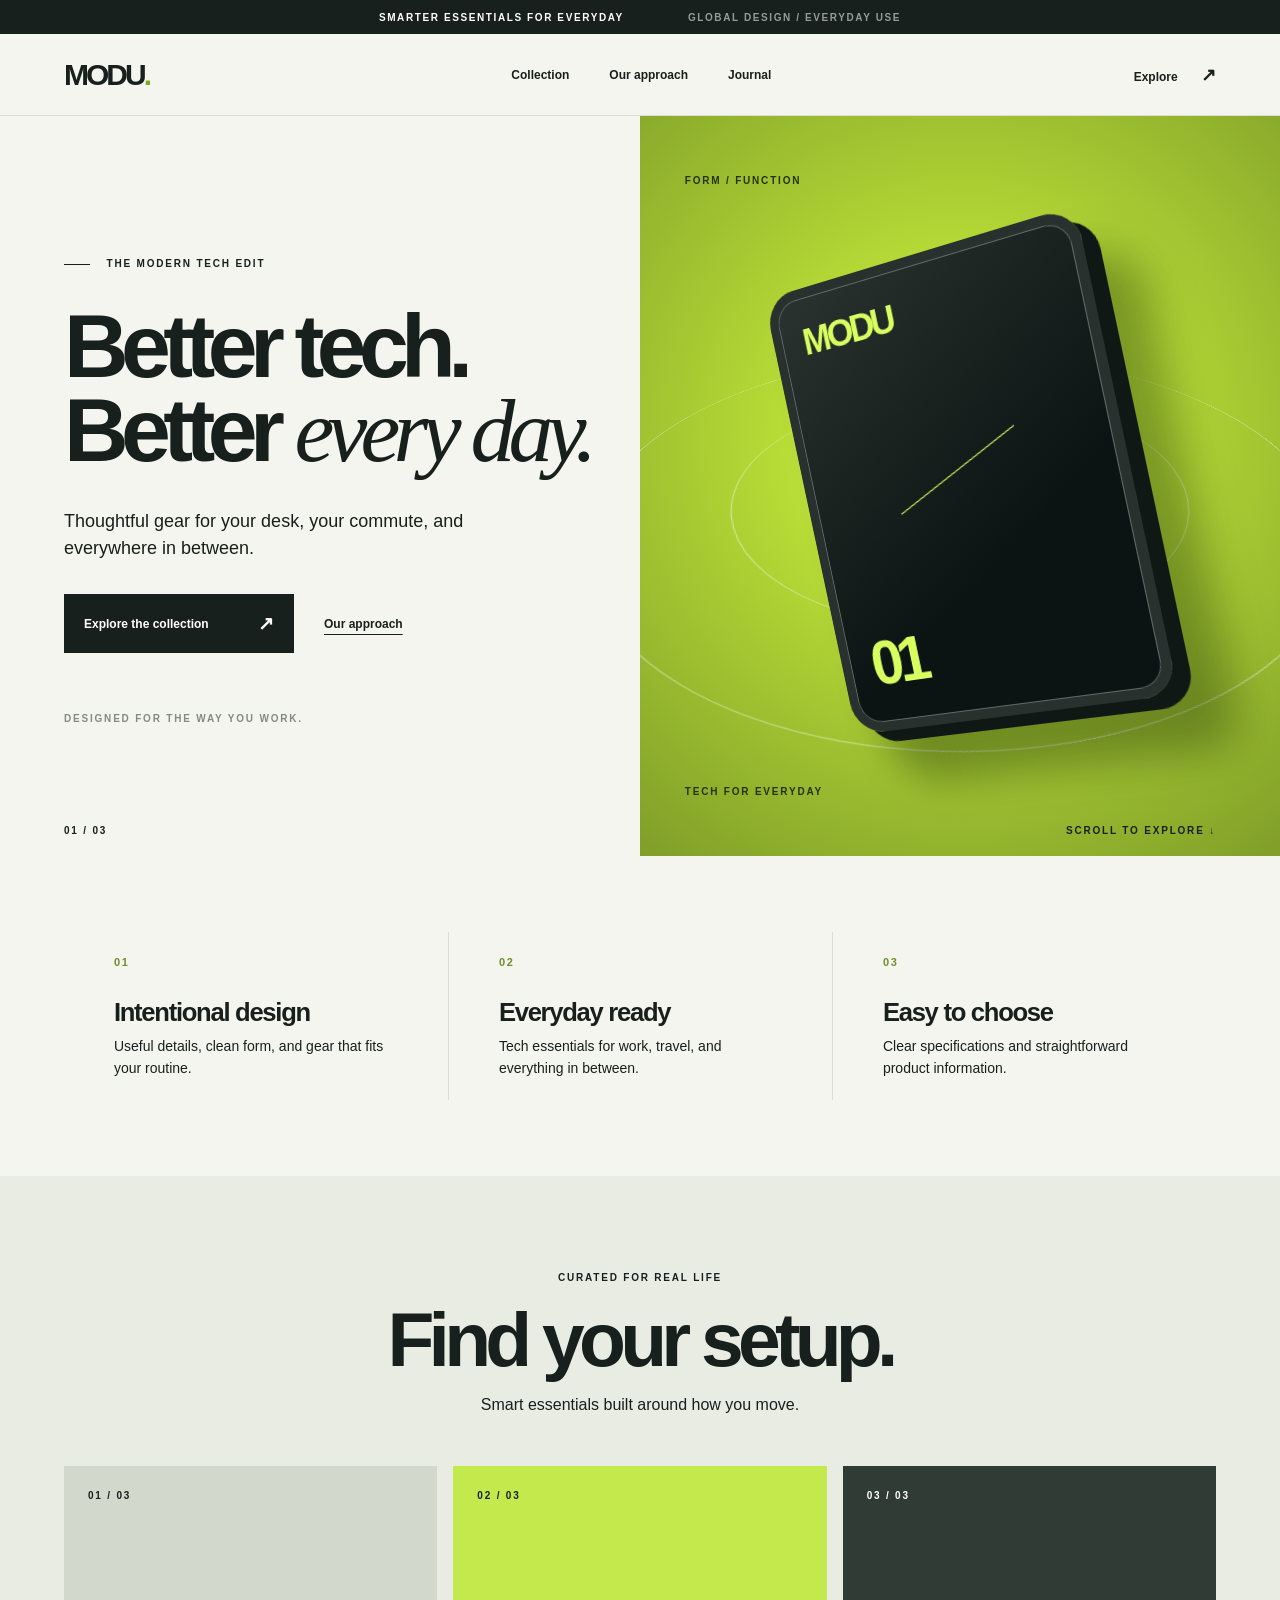
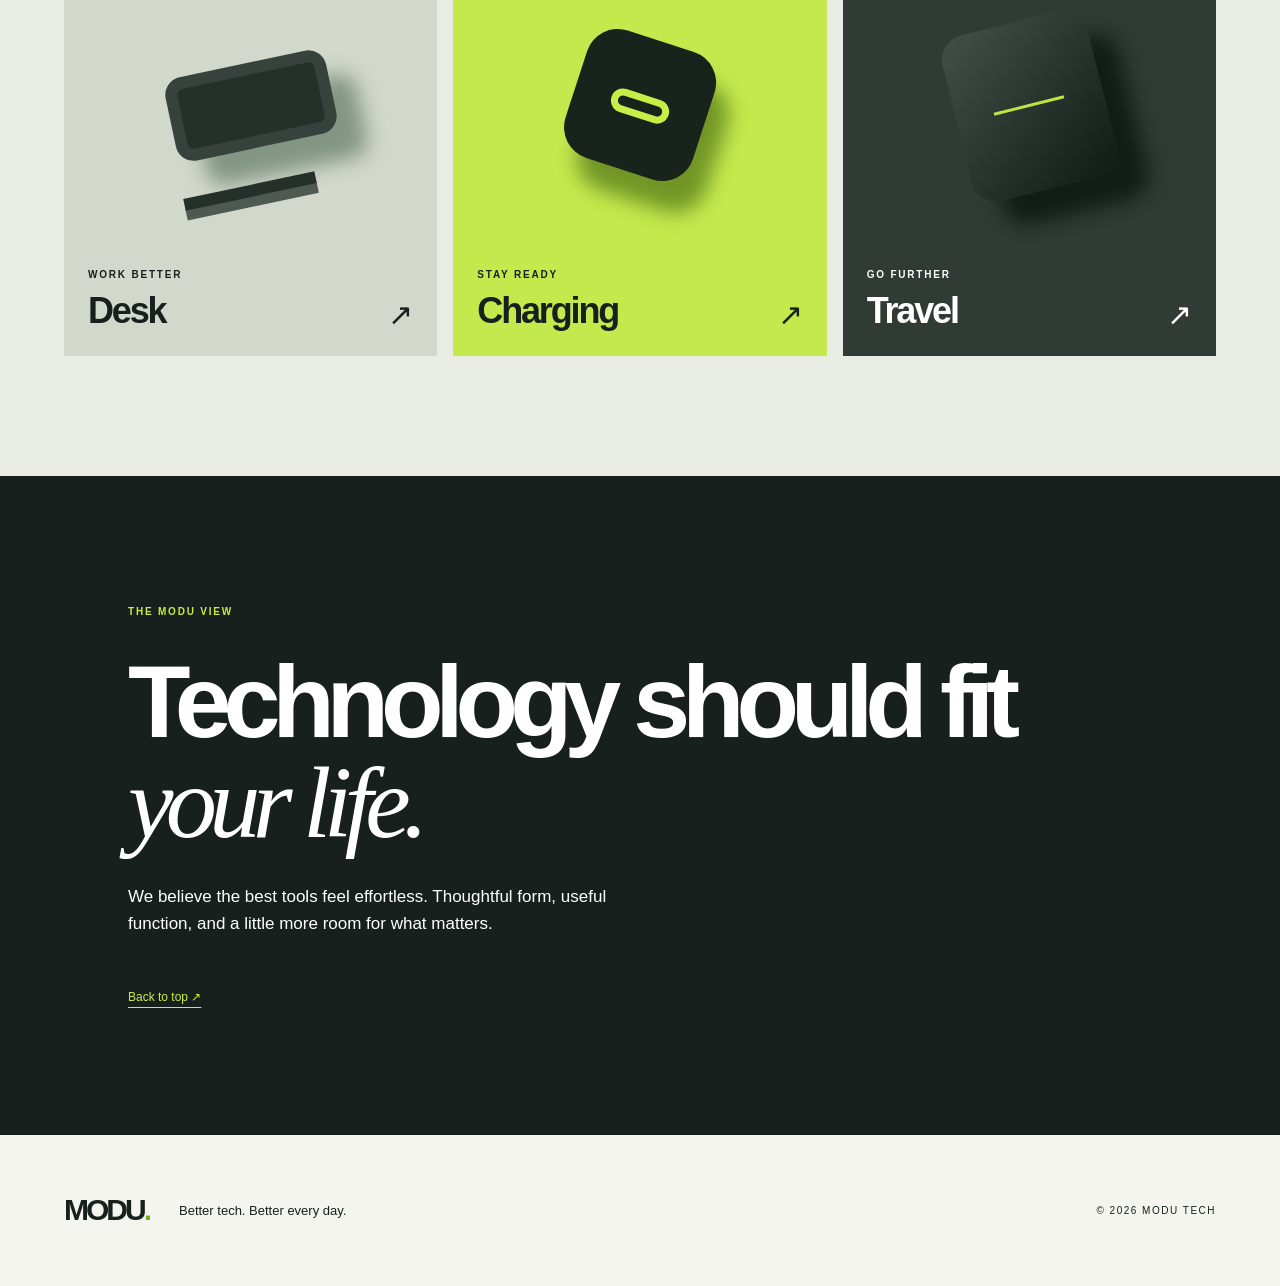
==== docs/index.html @ 1d8aa9b7 "Build MODU Tech storefront theme and site" ====
<!doctype html>
<html lang="en">
<head>
  <meta charset="utf-8">
  <meta name="viewport" content="width=device-width,initial-scale=1">
  <meta name="theme-color" content="#f4f5ef">
  <meta name="description" content="MODU Tech. Thoughtful gear for your desk, your commute, and everywhere in between.">
  <title>MODU Tech | Better tech. Better every day.</title>
  <link rel="stylesheet" href="style.css">
  <script src="motion.js" defer></script>
</head>
<body>
  <a class="skip" href="#main">Skip to content</a>
  <div class="announcement">SMARTER ESSENTIALS FOR EVERYDAY <span>GLOBAL DESIGN / EVERYDAY USE</span></div>
  <header class="site-header">
    <a class="logo" href="#top" aria-label="MODU Tech home">MODU<span>.</span></a>
    <nav class="desktop-nav" aria-label="Main navigation"><a href="#collection">Collection</a><a href="#approach">Our approach</a><a href="#journal">Journal</a></nav>
    <a class="header-link" href="#collection">Explore <span aria-hidden="true">↗</span></a>
    <button class="menu-toggle" type="button" aria-label="Open menu" aria-expanded="false" aria-controls="mobile-nav"><span></span><span></span></button>
  </header>
  <nav class="mobile-nav" id="mobile-nav" aria-label="Mobile navigation" hidden><a href="#collection">Collection</a><a href="#approach">Our approach</a><a href="#journal">Journal</a></nav>
  <main id="main">
    <section class="hero" id="top" aria-labelledby="hero-title">
      <div class="hero-copy reveal"><p class="eyebrow"><span class="eyebrow-line"></span> THE MODERN TECH EDIT</p><h1 id="hero-title">Better tech.<br>Better <em>every day.</em></h1><p class="hero-description">Thoughtful gear for your desk, your commute, and everywhere in between.</p><div class="hero-actions"><a class="button" href="#collection">Explore the collection <span aria-hidden="true">↗</span></a><a class="text-link" href="#approach">Our approach</a></div><p class="hero-footnote">DESIGNED FOR THE WAY YOU WORK.</p></div>
      <div class="hero-visual" aria-hidden="true"><div class="orbit orbit-outer"></div><div class="orbit orbit-inner"></div><div class="device"><div class="device-screen"><span>MODU</span><i></i><b>01</b></div></div><span class="visual-label top">FORM / FUNCTION</span><span class="visual-label bottom">TECH FOR EVERYDAY</span></div>
      <div class="hero-index"><span>01 / 03</span><span>SCROLL TO EXPLORE ↓</span></div>
    </section>
    <section class="benefits" id="approach" aria-label="Our approach"><article class="reveal"><span>01</span><h2>Intentional design</h2><p>Useful details, clean form, and gear that fits your routine.</p></article><article class="reveal"><span>02</span><h2>Everyday ready</h2><p>Tech essentials for work, travel, and everything in between.</p></article><article class="reveal"><span>03</span><h2>Easy to choose</h2><p>Clear specifications and straightforward product information.</p></article></section>
    <section class="collection" id="collection"><div class="section-heading reveal"><p class="eyebrow">CURATED FOR REAL LIFE</p><h2>Find your setup.</h2><p>Smart essentials built around how you move.</p></div><div class="category-grid"><article class="category category-desk reveal"><span class="category-number">01 / 03</span><div class="category-art desk-art"><i></i><b></b></div><div class="category-bottom"><span><small>WORK BETTER</small><strong>Desk</strong></span><span class="arrow">↗</span></div></article><article class="category category-charge reveal"><span class="category-number">02 / 03</span><div class="category-art charge-art"><i></i><b></b></div><div class="category-bottom"><span><small>STAY READY</small><strong>Charging</strong></span><span class="arrow">↗</span></div></article><article class="category category-travel reveal"><span class="category-number">03 / 03</span><div class="category-art travel-art"><i></i><b></b></div><div class="category-bottom"><span><small>GO FURTHER</small><strong>Travel</strong></span><span class="arrow">↗</span></div></article></div></section>
    <section class="manifesto" id="journal"><p class="eyebrow reveal">THE MODU VIEW</p><h2 class="reveal">Technology should fit <em>your life.</em></h2><p class="reveal">We believe the best tools feel effortless. Thoughtful form, useful function, and a little more room for what matters.</p><a href="#top" class="manifesto-link">Back to top ↗</a></section>
  </main>
  <footer><a class="footer-logo" href="#top">MODU<span>.</span></a><p>Better tech. Better every day.</p><span>© <span id="year"></span> MODU TECH</span></footer>
</body>
</html>
---- docs/style.css ----
:root{--ink:#17201d;--lime:#c6ee46;--paper:#f4f5ef;--line:#d9ded4}*{box-sizing:border-box}html{scroll-behavior:auto}body{margin:0;background:var(--paper);color:var(--ink);font-family:Arial,Helvetica,sans-serif}a{color:inherit}button{font:inherit}.skip{position:absolute;top:-100px;left:16px;z-index:100;background:white;padding:12px}.skip:focus{top:12px}.announcement{height:34px;background:var(--ink);color:white;display:flex;align-items:center;justify-content:center;gap:5vw;font-size:10px;letter-spacing:.16em;font-weight:700}.announcement span{opacity:.55}.site-header{height:82px;display:flex;align-items:center;justify-content:space-between;padding:0 5%;position:sticky;top:0;background:rgba(244,245,239,.96);backdrop-filter:blur(18px);border-bottom:1px solid var(--line);z-index:20}.logo,.footer-logo{text-decoration:none;font-size:30px;font-weight:900;letter-spacing:-.1em}.logo span,.footer-logo span{color:#7caa23}.desktop-nav{display:flex;gap:40px}.desktop-nav a,.header-link{font-size:12px;font-weight:700;text-decoration:none}.desktop-nav a:hover,.header-link:hover{text-decoration:underline;text-underline-offset:6px}.header-link span{font-size:18px;margin-left:20px}.menu-toggle{display:none;border:0;background:none;width:36px;padding:8px;cursor:pointer}.menu-toggle span{display:block;height:2px;background:var(--ink);margin:6px 0}.mobile-nav{position:fixed;top:82px;left:0;right:0;background:var(--paper);padding:28px 5%;z-index:19;border-bottom:1px solid var(--line)}.mobile-nav:not([hidden]){display:flex;flex-direction:column;gap:20px}.mobile-nav a{text-decoration:none;font-size:22px;font-weight:700}.hero{min-height:740px;display:grid;grid-template-columns:1fr 1fr;position:relative;overflow:hidden}.hero-copy{padding:clamp(60px,8vw,140px) 5vw 92px 10%;display:flex;flex-direction:column;justify-content:center;z-index:2}.eyebrow,.visual-label,.hero-index,.hero-footnote,.category-number,.category-bottom small{font-size:10px;letter-spacing:.18em;font-weight:800}.eyebrow{margin:0 0 35px}.eyebrow-line{display:inline-block;width:26px;height:1px;background:currentColor;vertical-align:middle;margin-right:12px}.hero h1{font-size:clamp(56px,7vw,120px);line-height:.94;letter-spacing:-.085em;margin:0 0 35px;white-space:nowrap}.hero h1 em,.manifesto h2 em{font-family:Georgia,serif;font-weight:400;letter-spacing:-.075em}.hero-description{font-size:18px;line-height:1.5;max-width:430px;margin:0 0 32px}.hero-actions{display:flex;align-items:center;gap:30px;flex-wrap:wrap}.button{min-width:230px;display:inline-flex;justify-content:space-between;align-items:center;padding:18px 20px;background:var(--ink);color:white;text-decoration:none;font-size:12px;font-weight:700;transition:transform .35s cubic-bezier(.2,.8,.2,1),background .3s,color .3s}.button:hover{transform:translateY(-4px);background:var(--lime);color:var(--ink)}.button span{font-size:19px}.text-link{font-size:12px;font-weight:700;text-underline-offset:6px}.hero-footnote{margin:60px 0 0;opacity:.5}.hero-visual{background:radial-gradient(circle at 50% 44%,#d5fc61 0,#b7dc36 34%,#809e29 100%);position:relative;display:grid;place-items:center;overflow:hidden;perspective:900px}.orbit{position:absolute;border:1px solid rgba(255,255,255,.5);border-radius:50%;aspect-ratio:1;transform:rotateX(60deg) rotate(-15deg)}.orbit-outer{width:110%}.orbit-inner{width:70%}.device{width:min(53%,380px);aspect-ratio:.72;transform:rotate(-12deg) rotateY(-18deg);filter:drop-shadow(34px 44px 20px rgba(25,45,5,.38));animation:float 6s ease-in-out infinite}.device-screen{height:100%;border-radius:34px;border:10px solid #29312e;box-shadow:inset 0 0 0 1px #5e6c65,15px 12px 0 #101816;background:linear-gradient(145deg,#2b3330,#0b1412 65%);color:#d7ff5f;display:flex;flex-direction:column;justify-content:space-between;padding:24px}.device-screen span{font-size:clamp(28px,3vw,50px);font-weight:900;letter-spacing:-.1em}.device-screen b{font-size:65px;letter-spacing:-.1em}.device-screen i{display:block;width:55%;height:1px;background:currentColor;transform:rotate(-25deg);align-self:center}.visual-label{position:absolute;left:7%;color:#24330d}.visual-label.top{top:8%}.visual-label.bottom{bottom:8%}.hero-index{position:absolute;left:5%;right:5%;bottom:20px;display:flex;justify-content:space-between;z-index:3}.benefits{padding:76px 5%;display:grid;grid-template-columns:repeat(3,1fr)}.benefits article{border-left:1px solid var(--line);padding:20px 13%}.benefits article:first-child{border:0}.benefits article>span{font-size:11px;letter-spacing:.15em;color:#6d902c;font-weight:800}.benefits h2{font-size:clamp(20px,2vw,30px);letter-spacing:-.05em;margin:28px 0 8px}.benefits p{font-size:14px;line-height:1.6;max-width:280px;margin:0}.collection{padding:96px 5% 120px;background:#e9ece3}.section-heading{text-align:center;margin-bottom:52px}.section-heading .eyebrow{margin-bottom:18px}.section-heading h2{font-size:clamp(46px,6vw,88px);line-height:1;letter-spacing:-.075em;margin:0 0 18px}.section-heading>p:last-child{font-size:16px}.category-grid{display:grid;grid-template-columns:repeat(3,1fr);gap:16px}.category{min-height:490px;position:relative;overflow:hidden;text-decoration:none;display:flex;flex-direction:column;justify-content:space-between;padding:24px;transition:transform .4s cubic-bezier(.2,.8,.2,1)}.category:hover{transform:translateY(-8px)}.category-desk{background:#d2d8cb}.category-charge{background:#c4e94d}.category-travel{background:#303b35;color:white}.category-art{position:absolute;inset:18% 10% 20%;display:grid;place-items:center}.desk-art i{width:55%;height:28%;background:#25302a;border:12px solid #38423c;border-radius:18px;transform:rotate(-12deg);box-shadow:25px 30px 20px #839684}.desk-art b{position:absolute;width:45%;height:12px;background:#25302a;bottom:20%;transform:rotate(-12deg);box-shadow:0 10px 0 #4d5951}.charge-art i{width:45%;aspect-ratio:1;background:#18231b;border-radius:24%;transform:rotate(18deg);box-shadow:22px 26px 20px #719626}.charge-art b{position:absolute;width:20%;height:8%;border:7px solid #c6ee46;border-radius:12px;transform:rotate(18deg)}.travel-art i{width:50%;height:56%;border-radius:25px;background:linear-gradient(140deg,#454f49,#111b15);transform:rotate(-14deg);box-shadow:25px 30px 20px #121d17}.travel-art b{position:absolute;width:24%;height:3px;background:#bde643;transform:rotate(-14deg)}.category-number,.category-bottom{z-index:1}.category-bottom{display:flex;align-items:end;justify-content:space-between}.category-bottom span:first-child{display:flex;flex-direction:column;gap:10px}.category-bottom strong{font-size:36px;letter-spacing:-.06em}.arrow{font-size:30px}.manifesto{background:var(--ink);color:white;padding:130px 10%;min-height:550px}.manifesto .eyebrow{color:var(--lime)}.manifesto h2{font-size:clamp(50px,8vw,110px);line-height:.98;letter-spacing:-.08em;max-width:1100px;margin:0 0 30px}.manifesto>p:not(.eyebrow){font-size:17px;line-height:1.6;max-width:520px}.manifesto-link{display:inline-block;color:var(--lime);font-size:12px;margin-top:35px;text-underline-offset:6px}footer{padding:55px 5%;display:flex;align-items:center;gap:30px}footer p{font-size:13px}footer>span{font-size:10px;letter-spacing:.15em;margin-left:auto}.reveal{opacity:0;transform:translateY(28px);transition:opacity .8s ease,transform .8s cubic-bezier(.2,.8,.2,1)}.reveal.is-visible{opacity:1;transform:none}@keyframes float{50%{transform:translateY(-16px) rotate(-10deg) rotateY(-18deg)}}@media(max-width:900px){.hero{grid-template-columns:1fr}.hero-copy{padding:70px 6%}.hero h1{font-size:clamp(58px,11vw,95px)}.hero-visual{min-height:520px}.device{width:260px}.hero-index{display:none}.benefits{padding:40px 6%}.benefits article{padding:18px 6%}.category{min-height:400px}}@media(max-width:650px){.announcement span,.desktop-nav,.header-link{display:none}.site-header{height:68px}.menu-toggle{display:block}.mobile-nav{top:68px}.hero-copy{padding:66px 6% 54px}.hero h1{font-size:clamp(52px,12vw,80px);white-space:normal}.hero-description{font-size:16px}.hero-visual{min-height:430px}.device{width:210px}.benefits,.category-grid{grid-template-columns:1fr}.benefits article,.benefits article:first-child{border:0;border-top:1px solid var(--line);padding:25px 0}.collection{padding:70px 6%}.category{min-height:390px}.manifesto{padding:90px 6%;min-height:0}footer{flex-wrap:wrap}footer>span{margin-left:0;width:100%}}@media(prefers-reduced-motion:reduce){.device{animation:none}.reveal{opacity:1;transform:none;transition:none}.button,.category{transition:none}}
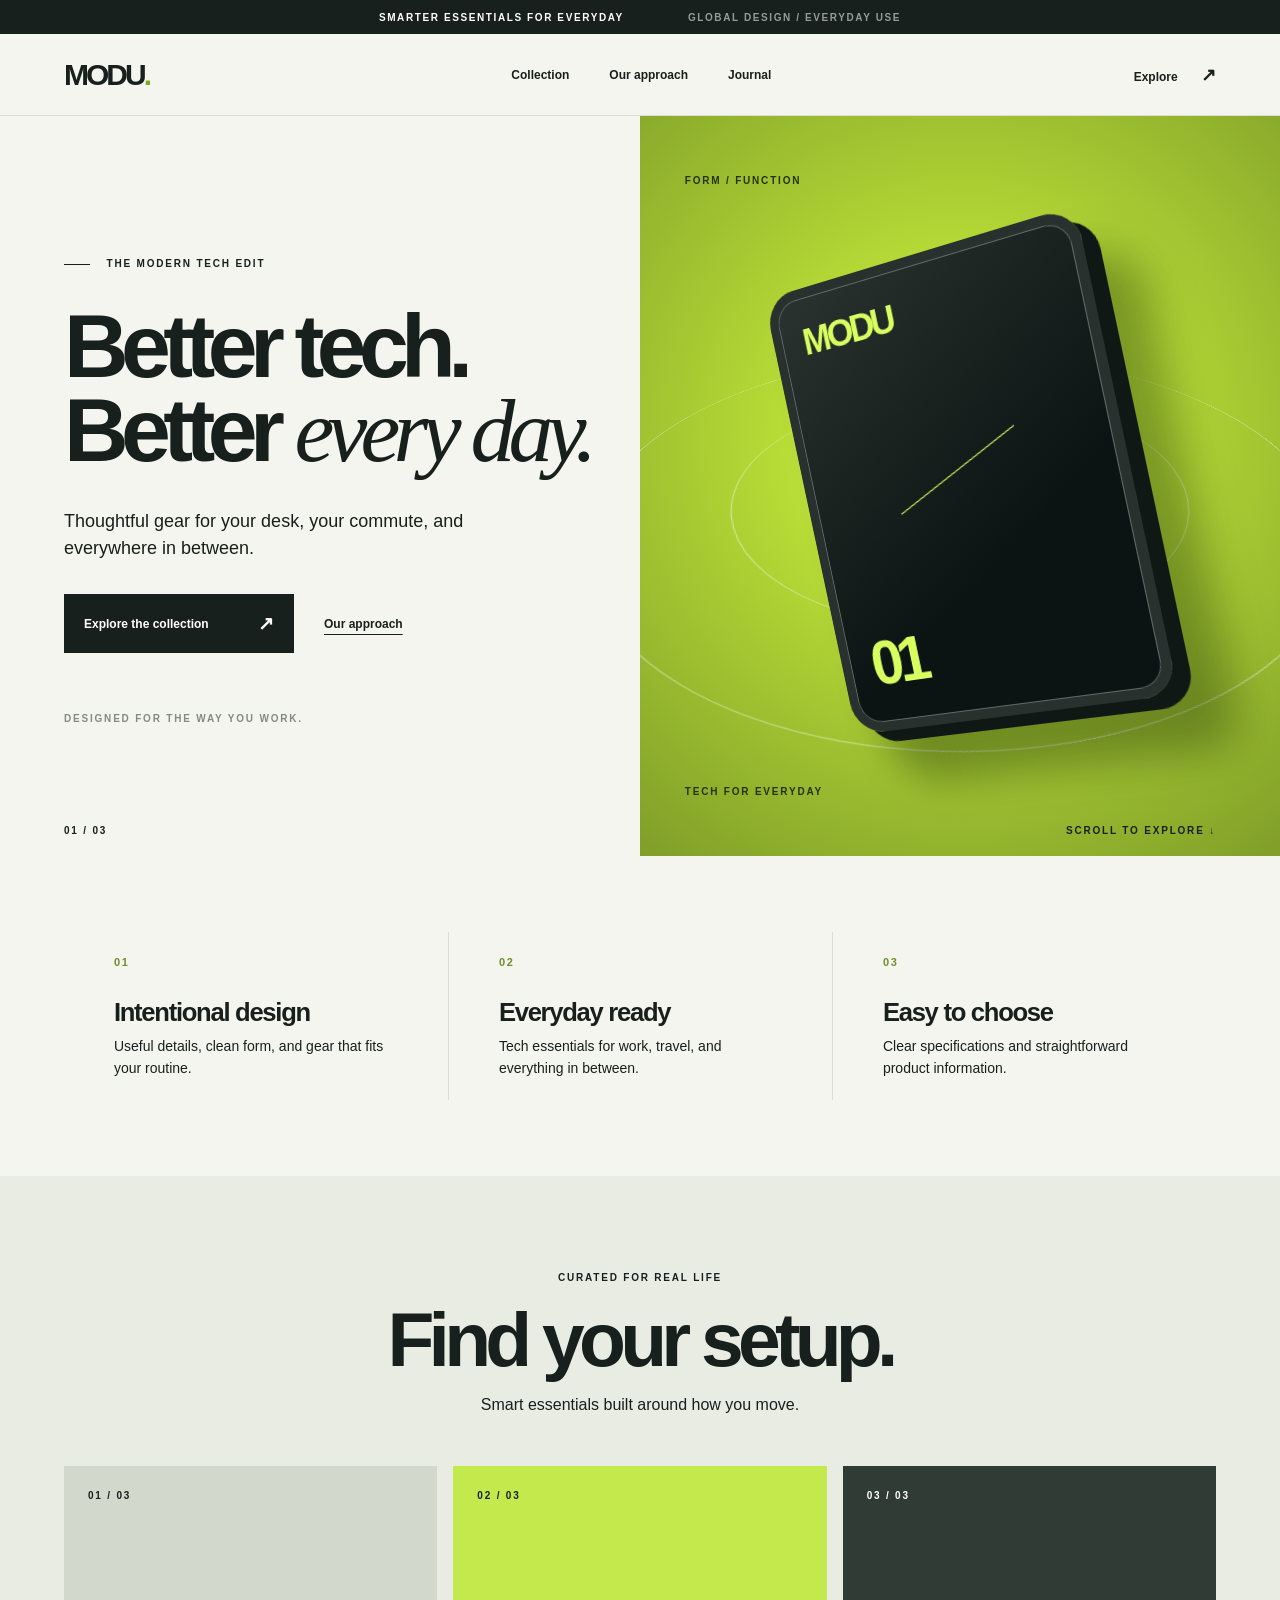
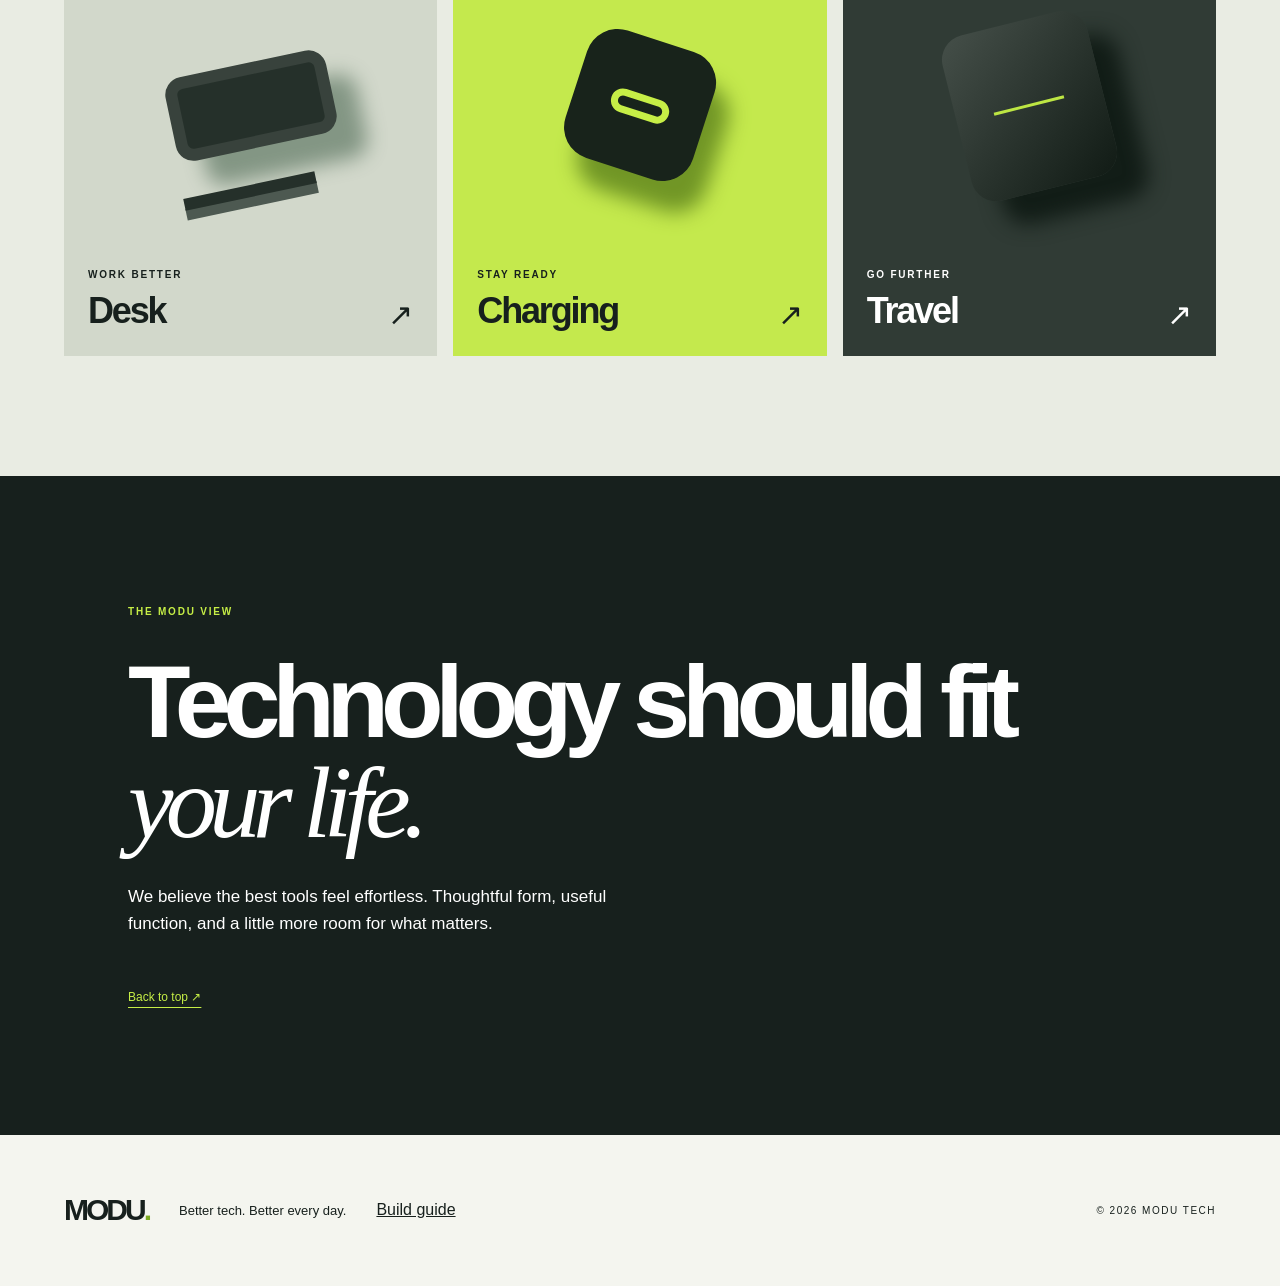
==== commit 6bca67ae: "Add interactive MODU Tech build guide" ====
--- a/docs/index.html
+++ b/docs/index.html
@@ -29,6 +29,6 @@
     <section class="collection" id="collection"><div class="section-heading reveal"><p class="eyebrow">CURATED FOR REAL LIFE</p><h2>Find your setup.</h2><p>Smart essentials built around how you move.</p></div><div class="category-grid"><article class="category category-desk reveal"><span class="category-number">01 / 03</span><div class="category-art desk-art"><i></i><b></b></div><div class="category-bottom"><span><small>WORK BETTER</small><strong>Desk</strong></span><span class="arrow">↗</span></div></article><article class="category category-charge reveal"><span class="category-number">02 / 03</span><div class="category-art charge-art"><i></i><b></b></div><div class="category-bottom"><span><small>STAY READY</small><strong>Charging</strong></span><span class="arrow">↗</span></div></article><article class="category category-travel reveal"><span class="category-number">03 / 03</span><div class="category-art travel-art"><i></i><b></b></div><div class="category-bottom"><span><small>GO FURTHER</small><strong>Travel</strong></span><span class="arrow">↗</span></div></article></div></section>
     <section class="manifesto" id="journal"><p class="eyebrow reveal">THE MODU VIEW</p><h2 class="reveal">Technology should fit <em>your life.</em></h2><p class="reveal">We believe the best tools feel effortless. Thoughtful form, useful function, and a little more room for what matters.</p><a href="#top" class="manifesto-link">Back to top ↗</a></section>
   </main>
-  <footer><a class="footer-logo" href="#top">MODU<span>.</span></a><p>Better tech. Better every day.</p><span>© <span id="year"></span> MODU TECH</span></footer>
+  <footer><a class="footer-logo" href="#top">MODU<span>.</span></a><p>Better tech. Better every day.</p><a class="guide-link" href="guide/" target="_blank" rel="noopener noreferrer">Build guide</a><span>© <span id="year"></span> MODU TECH</span></footer>
 </body>
 </html>
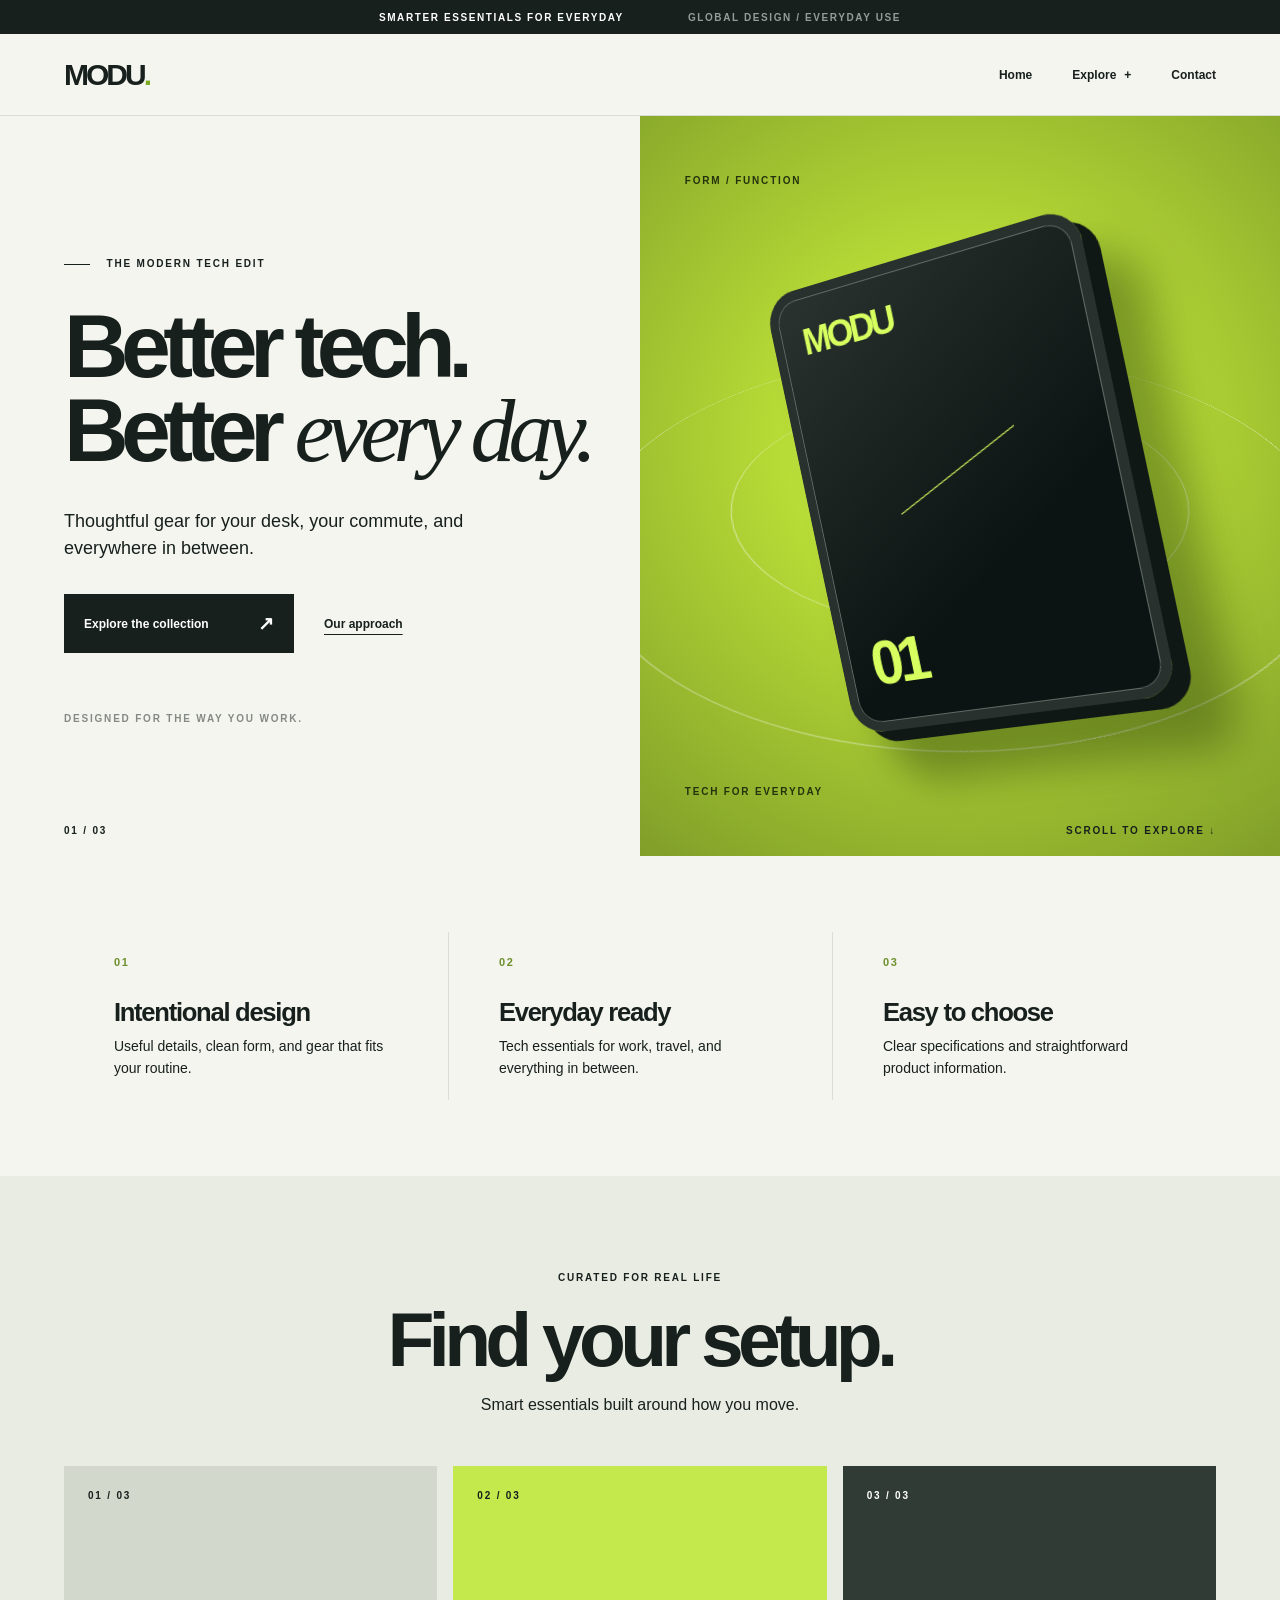
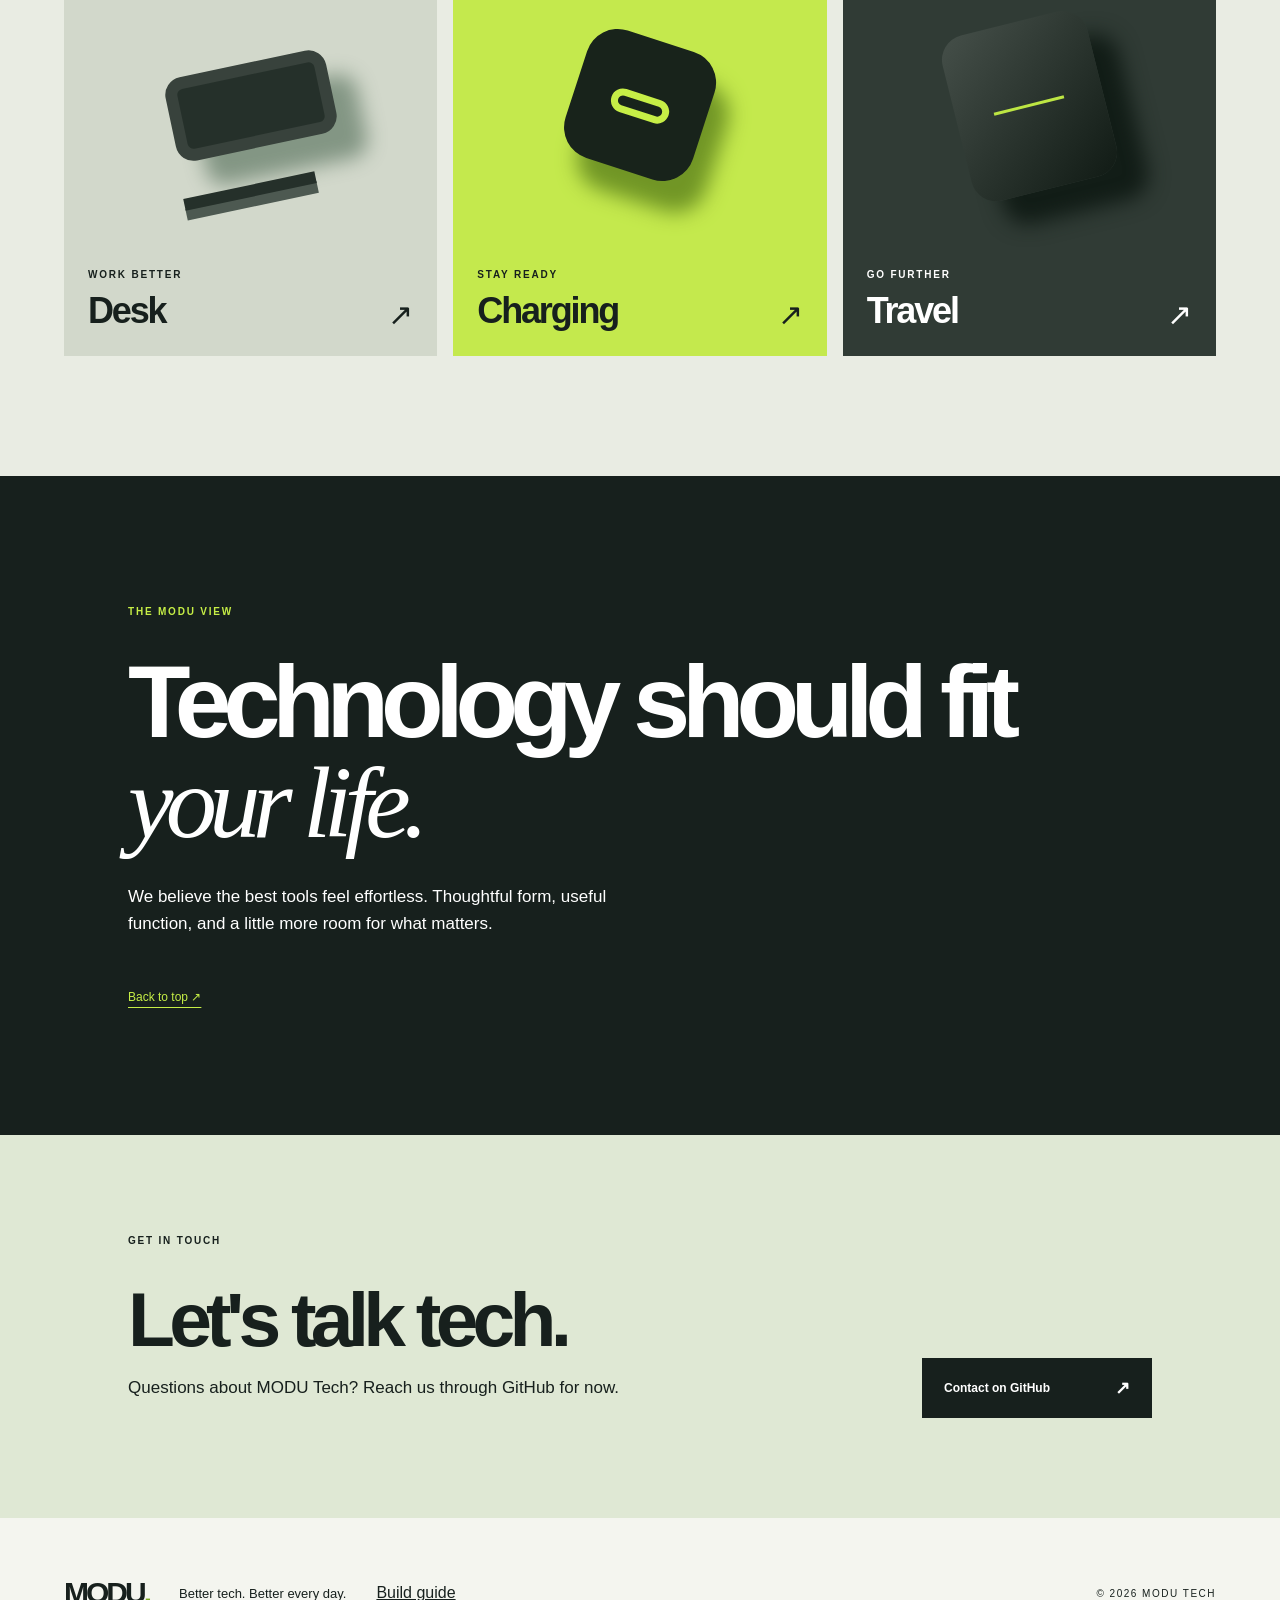
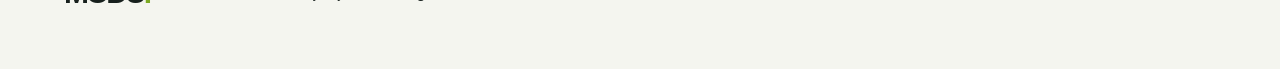
==== commit db3aa754: "Add Home Explore and Contact navigation" ====
--- a/docs/index.html
+++ b/docs/index.html
@@ -13,22 +13,30 @@
   <a class="skip" href="#main">Skip to content</a>
   <div class="announcement">SMARTER ESSENTIALS FOR EVERYDAY <span>GLOBAL DESIGN / EVERYDAY USE</span></div>
   <header class="site-header">
-    <a class="logo" href="#top" aria-label="MODU Tech home">MODU<span>.</span></a>
-    <nav class="desktop-nav" aria-label="Main navigation"><a href="#collection">Collection</a><a href="#approach">Our approach</a><a href="#journal">Journal</a></nav>
-    <a class="header-link" href="#collection">Explore <span aria-hidden="true">↗</span></a>
+    <a class="logo" href="index.html" target="_blank" rel="noopener noreferrer" aria-label="MODU Tech home">MODU<span>.</span></a>
+    <nav class="desktop-nav" aria-label="Main navigation">
+      <a href="index.html" target="_blank" rel="noopener noreferrer">Home</a>
+      <details class="nav-dropdown"><summary>Explore</summary><div class="nav-dropdown__menu"><a href="index.html#desk" target="_blank" rel="noopener noreferrer">Desk</a><a href="index.html#charging" target="_blank" rel="noopener noreferrer">Charging</a><a href="index.html#travel" target="_blank" rel="noopener noreferrer">Travel</a></div></details>
+      <a href="index.html#contact" target="_blank" rel="noopener noreferrer">Contact</a>
+    </nav>
     <button class="menu-toggle" type="button" aria-label="Open menu" aria-expanded="false" aria-controls="mobile-nav"><span></span><span></span></button>
   </header>
-  <nav class="mobile-nav" id="mobile-nav" aria-label="Mobile navigation" hidden><a href="#collection">Collection</a><a href="#approach">Our approach</a><a href="#journal">Journal</a></nav>
+  <nav class="mobile-nav" id="mobile-nav" aria-label="Mobile navigation" hidden>
+    <a href="index.html" target="_blank" rel="noopener noreferrer">Home</a>
+    <details class="mobile-explore"><summary>Explore</summary><div><a href="index.html#desk" target="_blank" rel="noopener noreferrer">Desk</a><a href="index.html#charging" target="_blank" rel="noopener noreferrer">Charging</a><a href="index.html#travel" target="_blank" rel="noopener noreferrer">Travel</a></div></details>
+    <a href="index.html#contact" target="_blank" rel="noopener noreferrer">Contact</a>
+  </nav>
   <main id="main">
     <section class="hero" id="top" aria-labelledby="hero-title">
-      <div class="hero-copy reveal"><p class="eyebrow"><span class="eyebrow-line"></span> THE MODERN TECH EDIT</p><h1 id="hero-title">Better tech.<br>Better <em>every day.</em></h1><p class="hero-description">Thoughtful gear for your desk, your commute, and everywhere in between.</p><div class="hero-actions"><a class="button" href="#collection">Explore the collection <span aria-hidden="true">↗</span></a><a class="text-link" href="#approach">Our approach</a></div><p class="hero-footnote">DESIGNED FOR THE WAY YOU WORK.</p></div>
+      <div class="hero-copy reveal"><p class="eyebrow"><span class="eyebrow-line"></span> THE MODERN TECH EDIT</p><h1 id="hero-title">Better tech.<br>Better <em>every day.</em></h1><p class="hero-description">Thoughtful gear for your desk, your commute, and everywhere in between.</p><div class="hero-actions"><a class="button" href="index.html#collection" target="_blank" rel="noopener noreferrer">Explore the collection <span aria-hidden="true">↗</span></a><a class="text-link" href="index.html#approach" target="_blank" rel="noopener noreferrer">Our approach</a></div><p class="hero-footnote">DESIGNED FOR THE WAY YOU WORK.</p></div>
       <div class="hero-visual" aria-hidden="true"><div class="orbit orbit-outer"></div><div class="orbit orbit-inner"></div><div class="device"><div class="device-screen"><span>MODU</span><i></i><b>01</b></div></div><span class="visual-label top">FORM / FUNCTION</span><span class="visual-label bottom">TECH FOR EVERYDAY</span></div>
       <div class="hero-index"><span>01 / 03</span><span>SCROLL TO EXPLORE ↓</span></div>
     </section>
     <section class="benefits" id="approach" aria-label="Our approach"><article class="reveal"><span>01</span><h2>Intentional design</h2><p>Useful details, clean form, and gear that fits your routine.</p></article><article class="reveal"><span>02</span><h2>Everyday ready</h2><p>Tech essentials for work, travel, and everything in between.</p></article><article class="reveal"><span>03</span><h2>Easy to choose</h2><p>Clear specifications and straightforward product information.</p></article></section>
-    <section class="collection" id="collection"><div class="section-heading reveal"><p class="eyebrow">CURATED FOR REAL LIFE</p><h2>Find your setup.</h2><p>Smart essentials built around how you move.</p></div><div class="category-grid"><article class="category category-desk reveal"><span class="category-number">01 / 03</span><div class="category-art desk-art"><i></i><b></b></div><div class="category-bottom"><span><small>WORK BETTER</small><strong>Desk</strong></span><span class="arrow">↗</span></div></article><article class="category category-charge reveal"><span class="category-number">02 / 03</span><div class="category-art charge-art"><i></i><b></b></div><div class="category-bottom"><span><small>STAY READY</small><strong>Charging</strong></span><span class="arrow">↗</span></div></article><article class="category category-travel reveal"><span class="category-number">03 / 03</span><div class="category-art travel-art"><i></i><b></b></div><div class="category-bottom"><span><small>GO FURTHER</small><strong>Travel</strong></span><span class="arrow">↗</span></div></article></div></section>
-    <section class="manifesto" id="journal"><p class="eyebrow reveal">THE MODU VIEW</p><h2 class="reveal">Technology should fit <em>your life.</em></h2><p class="reveal">We believe the best tools feel effortless. Thoughtful form, useful function, and a little more room for what matters.</p><a href="#top" class="manifesto-link">Back to top ↗</a></section>
+    <section class="collection" id="collection"><div class="section-heading reveal"><p class="eyebrow">CURATED FOR REAL LIFE</p><h2>Find your setup.</h2><p>Smart essentials built around how you move.</p></div><div class="category-grid"><article class="category category-desk reveal" id="desk"><span class="category-number">01 / 03</span><div class="category-art desk-art"><i></i><b></b></div><div class="category-bottom"><span><small>WORK BETTER</small><strong>Desk</strong></span><span class="arrow">↗</span></div></article><article class="category category-charge reveal" id="charging"><span class="category-number">02 / 03</span><div class="category-art charge-art"><i></i><b></b></div><div class="category-bottom"><span><small>STAY READY</small><strong>Charging</strong></span><span class="arrow">↗</span></div></article><article class="category category-travel reveal" id="travel"><span class="category-number">03 / 03</span><div class="category-art travel-art"><i></i><b></b></div><div class="category-bottom"><span><small>GO FURTHER</small><strong>Travel</strong></span><span class="arrow">↗</span></div></article></div></section>
+    <section class="manifesto" id="journal"><p class="eyebrow reveal">THE MODU VIEW</p><h2 class="reveal">Technology should fit <em>your life.</em></h2><p class="reveal">We believe the best tools feel effortless. Thoughtful form, useful function, and a little more room for what matters.</p><a href="index.html#top" target="_blank" rel="noopener noreferrer" class="manifesto-link">Back to top ↗</a></section>
+    <section class="contact" id="contact" aria-labelledby="contact-title"><div class="contact__copy reveal"><p class="eyebrow">GET IN TOUCH</p><h2 id="contact-title">Let's talk tech.</h2><p>Questions about MODU Tech? Reach us through GitHub for now.</p></div><a class="contact__button reveal" href="https://github.com/calina-miguel" target="_blank" rel="noopener noreferrer">Contact on GitHub <span aria-hidden="true">↗</span></a></section>
   </main>
-  <footer><a class="footer-logo" href="#top">MODU<span>.</span></a><p>Better tech. Better every day.</p><a class="guide-link" href="guide/" target="_blank" rel="noopener noreferrer">Build guide</a><span>© <span id="year"></span> MODU TECH</span></footer>
+  <footer><a class="footer-logo" href="index.html" target="_blank" rel="noopener noreferrer">MODU<span>.</span></a><p>Better tech. Better every day.</p><a class="guide-link" href="guide/" target="_blank" rel="noopener noreferrer">Build guide</a><span>© <span id="year"></span> MODU TECH</span></footer>
 </body>
 </html>
--- a/docs/style.css
+++ b/docs/style.css
@@ -1 +1,22 @@
 :root{--ink:#17201d;--lime:#c6ee46;--paper:#f4f5ef;--line:#d9ded4}*{box-sizing:border-box}html{scroll-behavior:auto}body{margin:0;background:var(--paper);color:var(--ink);font-family:Arial,Helvetica,sans-serif}a{color:inherit}button{font:inherit}.skip{position:absolute;top:-100px;left:16px;z-index:100;background:white;padding:12px}.skip:focus{top:12px}.announcement{height:34px;background:var(--ink);color:white;display:flex;align-items:center;justify-content:center;gap:5vw;font-size:10px;letter-spacing:.16em;font-weight:700}.announcement span{opacity:.55}.site-header{height:82px;display:flex;align-items:center;justify-content:space-between;padding:0 5%;position:sticky;top:0;background:rgba(244,245,239,.96);backdrop-filter:blur(18px);border-bottom:1px solid var(--line);z-index:20}.logo,.footer-logo{text-decoration:none;font-size:30px;font-weight:900;letter-spacing:-.1em}.logo span,.footer-logo span{color:#7caa23}.desktop-nav{display:flex;gap:40px}.desktop-nav a,.header-link{font-size:12px;font-weight:700;text-decoration:none}.desktop-nav a:hover,.header-link:hover{text-decoration:underline;text-underline-offset:6px}.header-link span{font-size:18px;margin-left:20px}.menu-toggle{display:none;border:0;background:none;width:36px;padding:8px;cursor:pointer}.menu-toggle span{display:block;height:2px;background:var(--ink);margin:6px 0}.mobile-nav{position:fixed;top:82px;left:0;right:0;background:var(--paper);padding:28px 5%;z-index:19;border-bottom:1px solid var(--line)}.mobile-nav:not([hidden]){display:flex;flex-direction:column;gap:20px}.mobile-nav a{text-decoration:none;font-size:22px;font-weight:700}.hero{min-height:740px;display:grid;grid-template-columns:1fr 1fr;position:relative;overflow:hidden}.hero-copy{padding:clamp(60px,8vw,140px) 5vw 92px 10%;display:flex;flex-direction:column;justify-content:center;z-index:2}.eyebrow,.visual-label,.hero-index,.hero-footnote,.category-number,.category-bottom small{font-size:10px;letter-spacing:.18em;font-weight:800}.eyebrow{margin:0 0 35px}.eyebrow-line{display:inline-block;width:26px;height:1px;background:currentColor;vertical-align:middle;margin-right:12px}.hero h1{font-size:clamp(56px,7vw,120px);line-height:.94;letter-spacing:-.085em;margin:0 0 35px;white-space:nowrap}.hero h1 em,.manifesto h2 em{font-family:Georgia,serif;font-weight:400;letter-spacing:-.075em}.hero-description{font-size:18px;line-height:1.5;max-width:430px;margin:0 0 32px}.hero-actions{display:flex;align-items:center;gap:30px;flex-wrap:wrap}.button{min-width:230px;display:inline-flex;justify-content:space-between;align-items:center;padding:18px 20px;background:var(--ink);color:white;text-decoration:none;font-size:12px;font-weight:700;transition:transform .35s cubic-bezier(.2,.8,.2,1),background .3s,color .3s}.button:hover{transform:translateY(-4px);background:var(--lime);color:var(--ink)}.button span{font-size:19px}.text-link{font-size:12px;font-weight:700;text-underline-offset:6px}.hero-footnote{margin:60px 0 0;opacity:.5}.hero-visual{background:radial-gradient(circle at 50% 44%,#d5fc61 0,#b7dc36 34%,#809e29 100%);position:relative;display:grid;place-items:center;overflow:hidden;perspective:900px}.orbit{position:absolute;border:1px solid rgba(255,255,255,.5);border-radius:50%;aspect-ratio:1;transform:rotateX(60deg) rotate(-15deg)}.orbit-outer{width:110%}.orbit-inner{width:70%}.device{width:min(53%,380px);aspect-ratio:.72;transform:rotate(-12deg) rotateY(-18deg);filter:drop-shadow(34px 44px 20px rgba(25,45,5,.38));animation:float 6s ease-in-out infinite}.device-screen{height:100%;border-radius:34px;border:10px solid #29312e;box-shadow:inset 0 0 0 1px #5e6c65,15px 12px 0 #101816;background:linear-gradient(145deg,#2b3330,#0b1412 65%);color:#d7ff5f;display:flex;flex-direction:column;justify-content:space-between;padding:24px}.device-screen span{font-size:clamp(28px,3vw,50px);font-weight:900;letter-spacing:-.1em}.device-screen b{font-size:65px;letter-spacing:-.1em}.device-screen i{display:block;width:55%;height:1px;background:currentColor;transform:rotate(-25deg);align-self:center}.visual-label{position:absolute;left:7%;color:#24330d}.visual-label.top{top:8%}.visual-label.bottom{bottom:8%}.hero-index{position:absolute;left:5%;right:5%;bottom:20px;display:flex;justify-content:space-between;z-index:3}.benefits{padding:76px 5%;display:grid;grid-template-columns:repeat(3,1fr)}.benefits article{border-left:1px solid var(--line);padding:20px 13%}.benefits article:first-child{border:0}.benefits article>span{font-size:11px;letter-spacing:.15em;color:#6d902c;font-weight:800}.benefits h2{font-size:clamp(20px,2vw,30px);letter-spacing:-.05em;margin:28px 0 8px}.benefits p{font-size:14px;line-height:1.6;max-width:280px;margin:0}.collection{padding:96px 5% 120px;background:#e9ece3}.section-heading{text-align:center;margin-bottom:52px}.section-heading .eyebrow{margin-bottom:18px}.section-heading h2{font-size:clamp(46px,6vw,88px);line-height:1;letter-spacing:-.075em;margin:0 0 18px}.section-heading>p:last-child{font-size:16px}.category-grid{display:grid;grid-template-columns:repeat(3,1fr);gap:16px}.category{min-height:490px;position:relative;overflow:hidden;text-decoration:none;display:flex;flex-direction:column;justify-content:space-between;padding:24px;transition:transform .4s cubic-bezier(.2,.8,.2,1)}.category:hover{transform:translateY(-8px)}.category-desk{background:#d2d8cb}.category-charge{background:#c4e94d}.category-travel{background:#303b35;color:white}.category-art{position:absolute;inset:18% 10% 20%;display:grid;place-items:center}.desk-art i{width:55%;height:28%;background:#25302a;border:12px solid #38423c;border-radius:18px;transform:rotate(-12deg);box-shadow:25px 30px 20px #839684}.desk-art b{position:absolute;width:45%;height:12px;background:#25302a;bottom:20%;transform:rotate(-12deg);box-shadow:0 10px 0 #4d5951}.charge-art i{width:45%;aspect-ratio:1;background:#18231b;border-radius:24%;transform:rotate(18deg);box-shadow:22px 26px 20px #719626}.charge-art b{position:absolute;width:20%;height:8%;border:7px solid #c6ee46;border-radius:12px;transform:rotate(18deg)}.travel-art i{width:50%;height:56%;border-radius:25px;background:linear-gradient(140deg,#454f49,#111b15);transform:rotate(-14deg);box-shadow:25px 30px 20px #121d17}.travel-art b{position:absolute;width:24%;height:3px;background:#bde643;transform:rotate(-14deg)}.category-number,.category-bottom{z-index:1}.category-bottom{display:flex;align-items:end;justify-content:space-between}.category-bottom span:first-child{display:flex;flex-direction:column;gap:10px}.category-bottom strong{font-size:36px;letter-spacing:-.06em}.arrow{font-size:30px}.manifesto{background:var(--ink);color:white;padding:130px 10%;min-height:550px}.manifesto .eyebrow{color:var(--lime)}.manifesto h2{font-size:clamp(50px,8vw,110px);line-height:.98;letter-spacing:-.08em;max-width:1100px;margin:0 0 30px}.manifesto>p:not(.eyebrow){font-size:17px;line-height:1.6;max-width:520px}.manifesto-link{display:inline-block;color:var(--lime);font-size:12px;margin-top:35px;text-underline-offset:6px}footer{padding:55px 5%;display:flex;align-items:center;gap:30px}footer p{font-size:13px}footer>span{font-size:10px;letter-spacing:.15em;margin-left:auto}.reveal{opacity:0;transform:translateY(28px);transition:opacity .8s ease,transform .8s cubic-bezier(.2,.8,.2,1)}.reveal.is-visible{opacity:1;transform:none}@keyframes float{50%{transform:translateY(-16px) rotate(-10deg) rotateY(-18deg)}}@media(max-width:900px){.hero{grid-template-columns:1fr}.hero-copy{padding:70px 6%}.hero h1{font-size:clamp(58px,11vw,95px)}.hero-visual{min-height:520px}.device{width:260px}.hero-index{display:none}.benefits{padding:40px 6%}.benefits article{padding:18px 6%}.category{min-height:400px}}@media(max-width:650px){.announcement span,.desktop-nav,.header-link{display:none}.site-header{height:68px}.menu-toggle{display:block}.mobile-nav{top:68px}.hero-copy{padding:66px 6% 54px}.hero h1{font-size:clamp(52px,12vw,80px);white-space:normal}.hero-description{font-size:16px}.hero-visual{min-height:430px}.device{width:210px}.benefits,.category-grid{grid-template-columns:1fr}.benefits article,.benefits article:first-child{border:0;border-top:1px solid var(--line);padding:25px 0}.collection{padding:70px 6%}.category{min-height:390px}.manifesto{padding:90px 6%;min-height:0}footer{flex-wrap:wrap}footer>span{margin-left:0;width:100%}}@media(prefers-reduced-motion:reduce){.device{animation:none}.reveal{opacity:1;transform:none;transition:none}.button,.category{transition:none}}
+/* Navigation and contact */
+.desktop-nav{align-items:center;margin-left:auto}
+.desktop-nav .nav-dropdown{position:relative}
+.nav-dropdown summary{font-size:12px;font-weight:700;cursor:pointer;list-style:none}
+.nav-dropdown summary::-webkit-details-marker,.mobile-explore summary::-webkit-details-marker{display:none}
+.nav-dropdown summary::after,.mobile-explore summary::after{content:"+";margin-left:8px}
+.nav-dropdown[open] summary::after,.mobile-explore[open] summary::after{content:"-"}
+.nav-dropdown__menu{position:absolute;top:calc(100% + 29px);left:-20px;min-width:185px;background:var(--paper);border:1px solid var(--line);box-shadow:0 18px 35px rgba(23,32,29,.12);padding:12px;display:grid;gap:0;z-index:25}
+.nav-dropdown__menu a{display:block;padding:10px 8px;white-space:nowrap}
+.nav-dropdown__menu a:hover{background:#e5ebdd;text-decoration:none}
+.mobile-explore summary{list-style:none;cursor:pointer;font-size:22px;font-weight:700}
+.mobile-explore>div{display:grid;gap:18px;padding:18px 0 0 18px}
+.mobile-explore a{font-size:17px}
+.category{scroll-margin-top:100px}
+.contact{scroll-margin-top:100px;padding:100px 10%;background:#dfe8d4;display:flex;justify-content:space-between;align-items:end;gap:30px}
+.contact h2{font-size:clamp(48px,6vw,88px);letter-spacing:-.075em;line-height:1;margin:0 0 18px}
+.contact p:last-child{font-size:17px;line-height:1.5;max-width:500px}
+.contact__button{display:inline-flex;align-items:center;justify-content:space-between;gap:55px;min-width:230px;padding:19px 22px;background:var(--ink);color:white;text-decoration:none;font-size:12px;font-weight:700;white-space:nowrap}
+.contact__button:hover{background:var(--lime);color:var(--ink)}
+.contact__button span{font-size:18px}
+@media(max-width:650px){.contact{padding:75px 6%;display:block}.contact__button{margin-top:24px}.mobile-nav{max-height:calc(100svh - 68px);overflow:auto}}
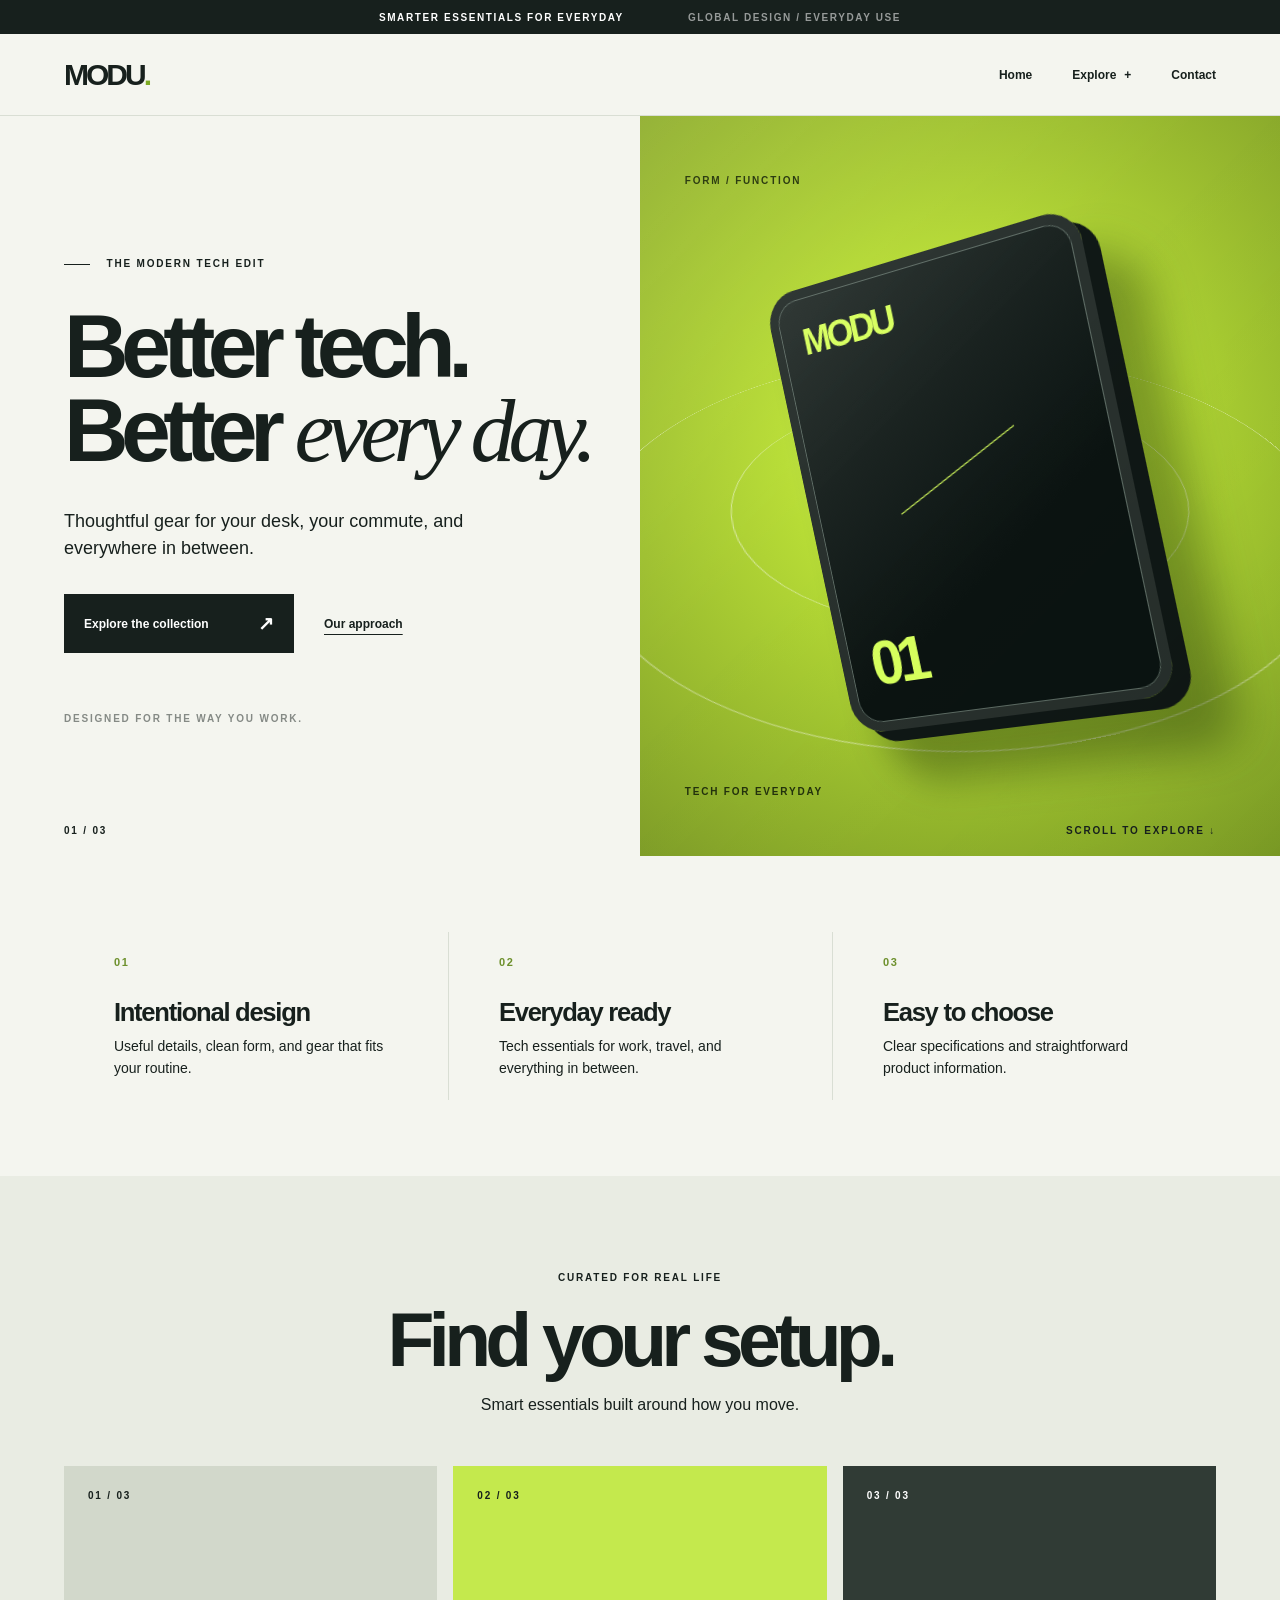
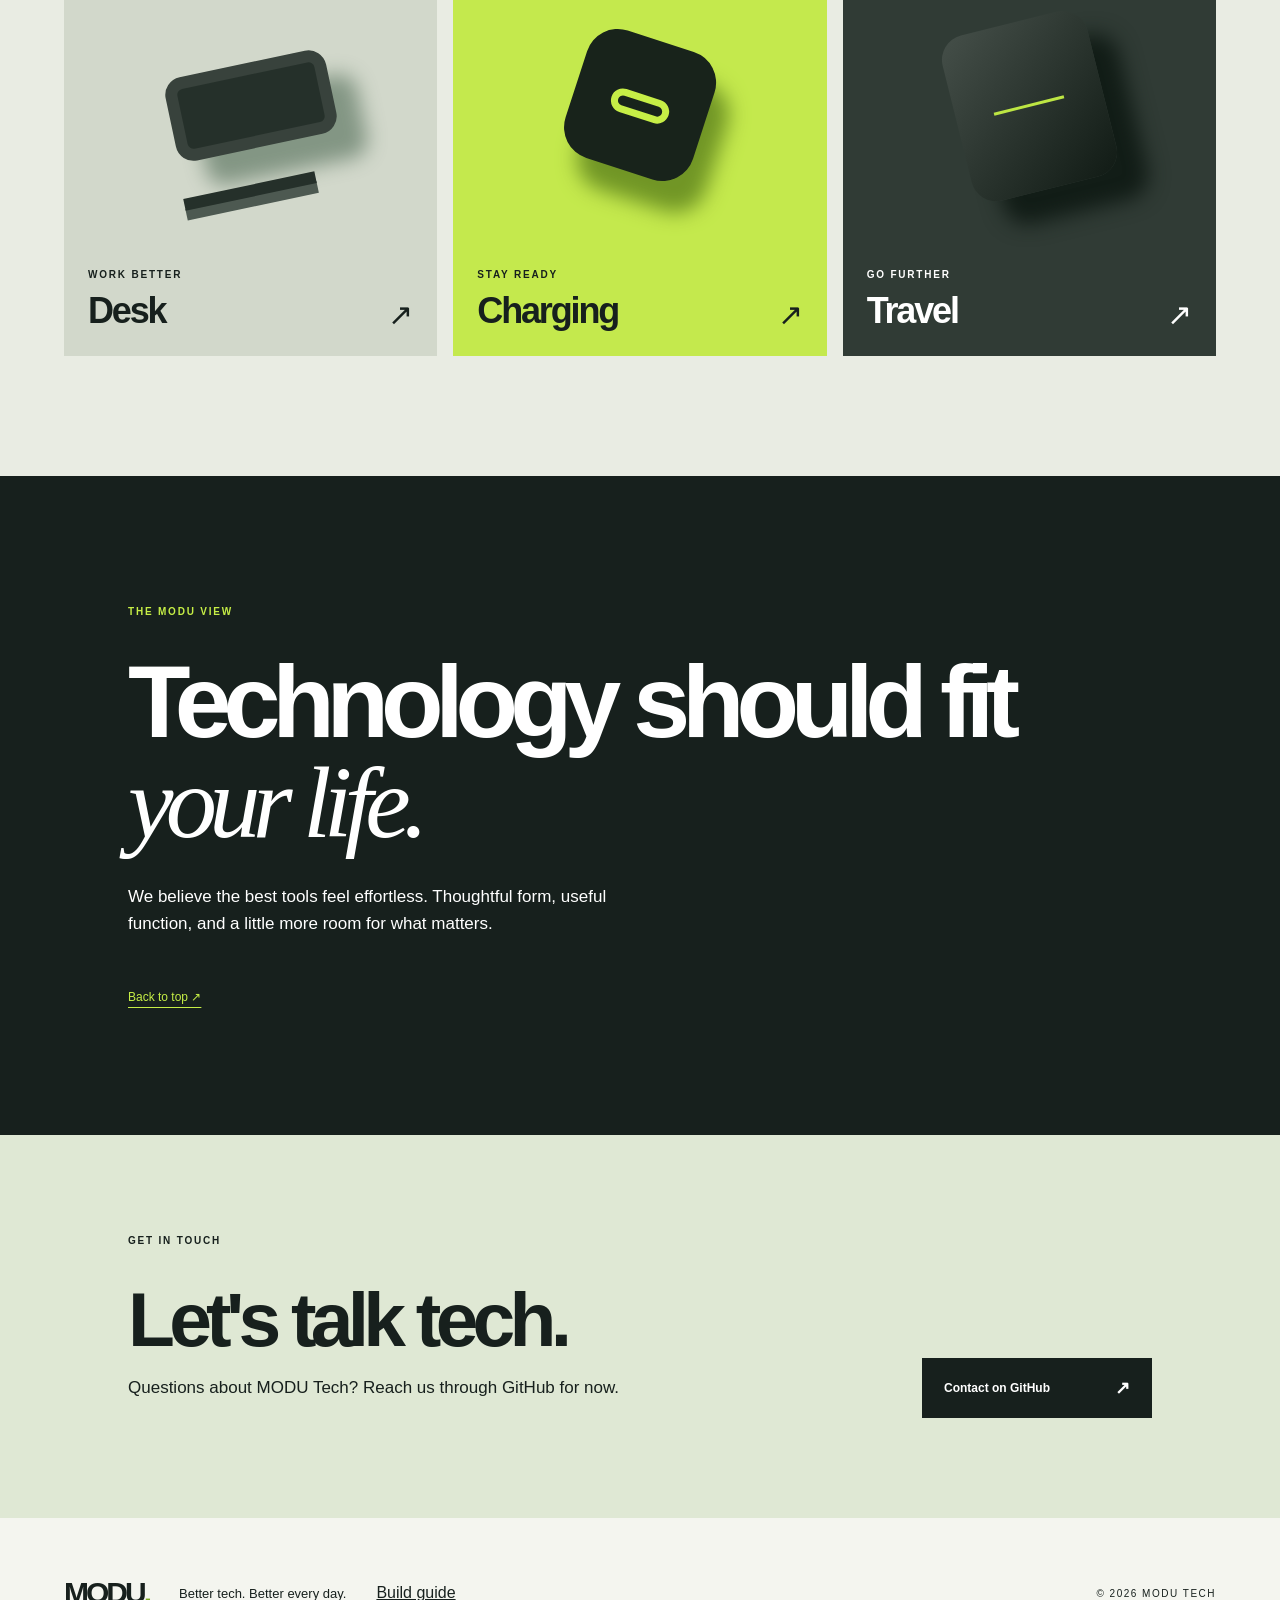
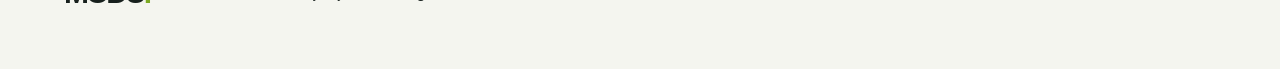
==== commit 54049b0f: "Refresh public motion assets" ====
--- a/docs/index.html
+++ b/docs/index.html
@@ -6,8 +6,8 @@
   <meta name="theme-color" content="#f4f5ef">
   <meta name="description" content="MODU Tech. Thoughtful gear for your desk, your commute, and everywhere in between.">
   <title>MODU Tech | Better tech. Better every day.</title>
-  <link rel="stylesheet" href="style.css">
-  <script src="motion.js" defer></script>
+  <link rel="stylesheet" href="style.css?v=3">
+  <script src="motion.js?v=3" defer></script>
 </head>
 <body>
   <a class="skip" href="#main">Skip to content</a>
--- a/docs/style.css
+++ b/docs/style.css
@@ -1,4 +1,4 @@
-:root{--ink:#17201d;--lime:#c6ee46;--paper:#f4f5ef;--line:#d9ded4}*{box-sizing:border-box}html{scroll-behavior:auto}body{margin:0;background:var(--paper);color:var(--ink);font-family:Arial,Helvetica,sans-serif}a{color:inherit}button{font:inherit}.skip{position:absolute;top:-100px;left:16px;z-index:100;background:white;padding:12px}.skip:focus{top:12px}.announcement{height:34px;background:var(--ink);color:white;display:flex;align-items:center;justify-content:center;gap:5vw;font-size:10px;letter-spacing:.16em;font-weight:700}.announcement span{opacity:.55}.site-header{height:82px;display:flex;align-items:center;justify-content:space-between;padding:0 5%;position:sticky;top:0;background:rgba(244,245,239,.96);backdrop-filter:blur(18px);border-bottom:1px solid var(--line);z-index:20}.logo,.footer-logo{text-decoration:none;font-size:30px;font-weight:900;letter-spacing:-.1em}.logo span,.footer-logo span{color:#7caa23}.desktop-nav{display:flex;gap:40px}.desktop-nav a,.header-link{font-size:12px;font-weight:700;text-decoration:none}.desktop-nav a:hover,.header-link:hover{text-decoration:underline;text-underline-offset:6px}.header-link span{font-size:18px;margin-left:20px}.menu-toggle{display:none;border:0;background:none;width:36px;padding:8px;cursor:pointer}.menu-toggle span{display:block;height:2px;background:var(--ink);margin:6px 0}.mobile-nav{position:fixed;top:82px;left:0;right:0;background:var(--paper);padding:28px 5%;z-index:19;border-bottom:1px solid var(--line)}.mobile-nav:not([hidden]){display:flex;flex-direction:column;gap:20px}.mobile-nav a{text-decoration:none;font-size:22px;font-weight:700}.hero{min-height:740px;display:grid;grid-template-columns:1fr 1fr;position:relative;overflow:hidden}.hero-copy{padding:clamp(60px,8vw,140px) 5vw 92px 10%;display:flex;flex-direction:column;justify-content:center;z-index:2}.eyebrow,.visual-label,.hero-index,.hero-footnote,.category-number,.category-bottom small{font-size:10px;letter-spacing:.18em;font-weight:800}.eyebrow{margin:0 0 35px}.eyebrow-line{display:inline-block;width:26px;height:1px;background:currentColor;vertical-align:middle;margin-right:12px}.hero h1{font-size:clamp(56px,7vw,120px);line-height:.94;letter-spacing:-.085em;margin:0 0 35px;white-space:nowrap}.hero h1 em,.manifesto h2 em{font-family:Georgia,serif;font-weight:400;letter-spacing:-.075em}.hero-description{font-size:18px;line-height:1.5;max-width:430px;margin:0 0 32px}.hero-actions{display:flex;align-items:center;gap:30px;flex-wrap:wrap}.button{min-width:230px;display:inline-flex;justify-content:space-between;align-items:center;padding:18px 20px;background:var(--ink);color:white;text-decoration:none;font-size:12px;font-weight:700;transition:transform .35s cubic-bezier(.2,.8,.2,1),background .3s,color .3s}.button:hover{transform:translateY(-4px);background:var(--lime);color:var(--ink)}.button span{font-size:19px}.text-link{font-size:12px;font-weight:700;text-underline-offset:6px}.hero-footnote{margin:60px 0 0;opacity:.5}.hero-visual{background:radial-gradient(circle at 50% 44%,#d5fc61 0,#b7dc36 34%,#809e29 100%);position:relative;display:grid;place-items:center;overflow:hidden;perspective:900px}.orbit{position:absolute;border:1px solid rgba(255,255,255,.5);border-radius:50%;aspect-ratio:1;transform:rotateX(60deg) rotate(-15deg)}.orbit-outer{width:110%}.orbit-inner{width:70%}.device{width:min(53%,380px);aspect-ratio:.72;transform:rotate(-12deg) rotateY(-18deg);filter:drop-shadow(34px 44px 20px rgba(25,45,5,.38));animation:float 6s ease-in-out infinite}.device-screen{height:100%;border-radius:34px;border:10px solid #29312e;box-shadow:inset 0 0 0 1px #5e6c65,15px 12px 0 #101816;background:linear-gradient(145deg,#2b3330,#0b1412 65%);color:#d7ff5f;display:flex;flex-direction:column;justify-content:space-between;padding:24px}.device-screen span{font-size:clamp(28px,3vw,50px);font-weight:900;letter-spacing:-.1em}.device-screen b{font-size:65px;letter-spacing:-.1em}.device-screen i{display:block;width:55%;height:1px;background:currentColor;transform:rotate(-25deg);align-self:center}.visual-label{position:absolute;left:7%;color:#24330d}.visual-label.top{top:8%}.visual-label.bottom{bottom:8%}.hero-index{position:absolute;left:5%;right:5%;bottom:20px;display:flex;justify-content:space-between;z-index:3}.benefits{padding:76px 5%;display:grid;grid-template-columns:repeat(3,1fr)}.benefits article{border-left:1px solid var(--line);padding:20px 13%}.benefits article:first-child{border:0}.benefits article>span{font-size:11px;letter-spacing:.15em;color:#6d902c;font-weight:800}.benefits h2{font-size:clamp(20px,2vw,30px);letter-spacing:-.05em;margin:28px 0 8px}.benefits p{font-size:14px;line-height:1.6;max-width:280px;margin:0}.collection{padding:96px 5% 120px;background:#e9ece3}.section-heading{text-align:center;margin-bottom:52px}.section-heading .eyebrow{margin-bottom:18px}.section-heading h2{font-size:clamp(46px,6vw,88px);line-height:1;letter-spacing:-.075em;margin:0 0 18px}.section-heading>p:last-child{font-size:16px}.category-grid{display:grid;grid-template-columns:repeat(3,1fr);gap:16px}.category{min-height:490px;position:relative;overflow:hidden;text-decoration:none;display:flex;flex-direction:column;justify-content:space-between;padding:24px;transition:transform .4s cubic-bezier(.2,.8,.2,1)}.category:hover{transform:translateY(-8px)}.category-desk{background:#d2d8cb}.category-charge{background:#c4e94d}.category-travel{background:#303b35;color:white}.category-art{position:absolute;inset:18% 10% 20%;display:grid;place-items:center}.desk-art i{width:55%;height:28%;background:#25302a;border:12px solid #38423c;border-radius:18px;transform:rotate(-12deg);box-shadow:25px 30px 20px #839684}.desk-art b{position:absolute;width:45%;height:12px;background:#25302a;bottom:20%;transform:rotate(-12deg);box-shadow:0 10px 0 #4d5951}.charge-art i{width:45%;aspect-ratio:1;background:#18231b;border-radius:24%;transform:rotate(18deg);box-shadow:22px 26px 20px #719626}.charge-art b{position:absolute;width:20%;height:8%;border:7px solid #c6ee46;border-radius:12px;transform:rotate(18deg)}.travel-art i{width:50%;height:56%;border-radius:25px;background:linear-gradient(140deg,#454f49,#111b15);transform:rotate(-14deg);box-shadow:25px 30px 20px #121d17}.travel-art b{position:absolute;width:24%;height:3px;background:#bde643;transform:rotate(-14deg)}.category-number,.category-bottom{z-index:1}.category-bottom{display:flex;align-items:end;justify-content:space-between}.category-bottom span:first-child{display:flex;flex-direction:column;gap:10px}.category-bottom strong{font-size:36px;letter-spacing:-.06em}.arrow{font-size:30px}.manifesto{background:var(--ink);color:white;padding:130px 10%;min-height:550px}.manifesto .eyebrow{color:var(--lime)}.manifesto h2{font-size:clamp(50px,8vw,110px);line-height:.98;letter-spacing:-.08em;max-width:1100px;margin:0 0 30px}.manifesto>p:not(.eyebrow){font-size:17px;line-height:1.6;max-width:520px}.manifesto-link{display:inline-block;color:var(--lime);font-size:12px;margin-top:35px;text-underline-offset:6px}footer{padding:55px 5%;display:flex;align-items:center;gap:30px}footer p{font-size:13px}footer>span{font-size:10px;letter-spacing:.15em;margin-left:auto}.reveal{opacity:0;transform:translateY(28px);transition:opacity .8s ease,transform .8s cubic-bezier(.2,.8,.2,1)}.reveal.is-visible{opacity:1;transform:none}@keyframes float{50%{transform:translateY(-16px) rotate(-10deg) rotateY(-18deg)}}@media(max-width:900px){.hero{grid-template-columns:1fr}.hero-copy{padding:70px 6%}.hero h1{font-size:clamp(58px,11vw,95px)}.hero-visual{min-height:520px}.device{width:260px}.hero-index{display:none}.benefits{padding:40px 6%}.benefits article{padding:18px 6%}.category{min-height:400px}}@media(max-width:650px){.announcement span,.desktop-nav,.header-link{display:none}.site-header{height:68px}.menu-toggle{display:block}.mobile-nav{top:68px}.hero-copy{padding:66px 6% 54px}.hero h1{font-size:clamp(52px,12vw,80px);white-space:normal}.hero-description{font-size:16px}.hero-visual{min-height:430px}.device{width:210px}.benefits,.category-grid{grid-template-columns:1fr}.benefits article,.benefits article:first-child{border:0;border-top:1px solid var(--line);padding:25px 0}.collection{padding:70px 6%}.category{min-height:390px}.manifesto{padding:90px 6%;min-height:0}footer{flex-wrap:wrap}footer>span{margin-left:0;width:100%}}@media(prefers-reduced-motion:reduce){.device{animation:none}.reveal{opacity:1;transform:none;transition:none}.button,.category{transition:none}}
+:root{--ink:#17201d;--lime:#c6ee46;--paper:#f4f5ef;--line:#d9ded4}*{box-sizing:border-box}html{scroll-behavior:smooth;scroll-padding-top:82px}body{margin:0;background:var(--paper);color:var(--ink);font-family:Arial,Helvetica,sans-serif}a{color:inherit}button{font:inherit}.skip{position:absolute;top:-100px;left:16px;z-index:100;background:white;padding:12px}.skip:focus{top:12px}.announcement{height:34px;background:var(--ink);color:white;display:flex;align-items:center;justify-content:center;gap:5vw;font-size:10px;letter-spacing:.16em;font-weight:700}.announcement span{opacity:.55}.site-header{height:82px;display:flex;align-items:center;justify-content:space-between;padding:0 5%;position:sticky;top:0;background:rgba(244,245,239,.96);backdrop-filter:blur(18px);border-bottom:1px solid var(--line);z-index:20}.logo,.footer-logo{text-decoration:none;font-size:30px;font-weight:900;letter-spacing:-.1em}.logo span,.footer-logo span{color:#7caa23}.desktop-nav{display:flex;gap:40px}.desktop-nav a,.header-link{font-size:12px;font-weight:700;text-decoration:none}.desktop-nav a:hover,.header-link:hover{text-decoration:underline;text-underline-offset:6px}.header-link span{font-size:18px;margin-left:20px}.menu-toggle{display:none;border:0;background:none;width:36px;padding:8px;cursor:pointer}.menu-toggle span{display:block;height:2px;background:var(--ink);margin:6px 0}.mobile-nav{position:fixed;top:82px;left:0;right:0;background:var(--paper);padding:28px 5%;z-index:19;border-bottom:1px solid var(--line)}.mobile-nav:not([hidden]){display:flex;flex-direction:column;gap:20px}.mobile-nav a{text-decoration:none;font-size:22px;font-weight:700}.hero{min-height:740px;display:grid;grid-template-columns:1fr 1fr;position:relative;overflow:hidden}.hero-copy{padding:clamp(60px,8vw,140px) 5vw 92px 10%;display:flex;flex-direction:column;justify-content:center;z-index:2}.eyebrow,.visual-label,.hero-index,.hero-footnote,.category-number,.category-bottom small{font-size:10px;letter-spacing:.18em;font-weight:800}.eyebrow{margin:0 0 35px}.eyebrow-line{display:inline-block;width:26px;height:1px;background:currentColor;vertical-align:middle;margin-right:12px}.hero h1{font-size:clamp(56px,7vw,120px);line-height:.94;letter-spacing:-.085em;margin:0 0 35px;white-space:nowrap}.hero h1 em,.manifesto h2 em{font-family:Georgia,serif;font-weight:400;letter-spacing:-.075em}.hero-description{font-size:18px;line-height:1.5;max-width:430px;margin:0 0 32px}.hero-actions{display:flex;align-items:center;gap:30px;flex-wrap:wrap}.button{min-width:230px;display:inline-flex;justify-content:space-between;align-items:center;padding:18px 20px;background:var(--ink);color:white;text-decoration:none;font-size:12px;font-weight:700;transition:transform .35s cubic-bezier(.2,.8,.2,1),background .3s,color .3s}.button:hover{transform:translateY(-4px);background:var(--lime);color:var(--ink)}.button span{font-size:19px}.text-link{font-size:12px;font-weight:700;text-underline-offset:6px}.hero-footnote{margin:60px 0 0;opacity:.5}.hero-visual{background:radial-gradient(circle at 50% 44%,#d5fc61 0,#b7dc36 34%,#809e29 100%);position:relative;display:grid;place-items:center;overflow:hidden;perspective:900px}.orbit{position:absolute;border:1px solid rgba(255,255,255,.5);border-radius:50%;aspect-ratio:1;transform:rotateX(60deg) rotate(-15deg)}.orbit-outer{width:110%}.orbit-inner{width:70%}.device{width:min(53%,380px);aspect-ratio:.72;transform:rotate(-12deg) rotateY(-18deg);filter:drop-shadow(34px 44px 20px rgba(25,45,5,.38));animation:float 6s ease-in-out infinite}.device-screen{height:100%;border-radius:34px;border:10px solid #29312e;box-shadow:inset 0 0 0 1px #5e6c65,15px 12px 0 #101816;background:linear-gradient(145deg,#2b3330,#0b1412 65%);color:#d7ff5f;display:flex;flex-direction:column;justify-content:space-between;padding:24px}.device-screen span{font-size:clamp(28px,3vw,50px);font-weight:900;letter-spacing:-.1em}.device-screen b{font-size:65px;letter-spacing:-.1em}.device-screen i{display:block;width:55%;height:1px;background:currentColor;transform:rotate(-25deg);align-self:center}.visual-label{position:absolute;left:7%;color:#24330d}.visual-label.top{top:8%}.visual-label.bottom{bottom:8%}.hero-index{position:absolute;left:5%;right:5%;bottom:20px;display:flex;justify-content:space-between;z-index:3}.benefits{padding:76px 5%;display:grid;grid-template-columns:repeat(3,1fr)}.benefits article{border-left:1px solid var(--line);padding:20px 13%}.benefits article:first-child{border:0}.benefits article>span{font-size:11px;letter-spacing:.15em;color:#6d902c;font-weight:800}.benefits h2{font-size:clamp(20px,2vw,30px);letter-spacing:-.05em;margin:28px 0 8px}.benefits p{font-size:14px;line-height:1.6;max-width:280px;margin:0}.collection{padding:96px 5% 120px;background:#e9ece3}.section-heading{text-align:center;margin-bottom:52px}.section-heading .eyebrow{margin-bottom:18px}.section-heading h2{font-size:clamp(46px,6vw,88px);line-height:1;letter-spacing:-.075em;margin:0 0 18px}.section-heading>p:last-child{font-size:16px}.category-grid{display:grid;grid-template-columns:repeat(3,1fr);gap:16px}.category{min-height:490px;position:relative;overflow:hidden;text-decoration:none;display:flex;flex-direction:column;justify-content:space-between;padding:24px;transition:transform .4s cubic-bezier(.2,.8,.2,1)}.category:hover{transform:translateY(-8px)}.category-desk{background:#d2d8cb}.category-charge{background:#c4e94d}.category-travel{background:#303b35;color:white}.category-art{position:absolute;inset:18% 10% 20%;display:grid;place-items:center}.desk-art i{width:55%;height:28%;background:#25302a;border:12px solid #38423c;border-radius:18px;transform:rotate(-12deg);box-shadow:25px 30px 20px #839684}.desk-art b{position:absolute;width:45%;height:12px;background:#25302a;bottom:20%;transform:rotate(-12deg);box-shadow:0 10px 0 #4d5951}.charge-art i{width:45%;aspect-ratio:1;background:#18231b;border-radius:24%;transform:rotate(18deg);box-shadow:22px 26px 20px #719626}.charge-art b{position:absolute;width:20%;height:8%;border:7px solid #c6ee46;border-radius:12px;transform:rotate(18deg)}.travel-art i{width:50%;height:56%;border-radius:25px;background:linear-gradient(140deg,#454f49,#111b15);transform:rotate(-14deg);box-shadow:25px 30px 20px #121d17}.travel-art b{position:absolute;width:24%;height:3px;background:#bde643;transform:rotate(-14deg)}.category-number,.category-bottom{z-index:1}.category-bottom{display:flex;align-items:end;justify-content:space-between}.category-bottom span:first-child{display:flex;flex-direction:column;gap:10px}.category-bottom strong{font-size:36px;letter-spacing:-.06em}.arrow{font-size:30px}.manifesto{background:var(--ink);color:white;padding:130px 10%;min-height:550px}.manifesto .eyebrow{color:var(--lime)}.manifesto h2{font-size:clamp(50px,8vw,110px);line-height:.98;letter-spacing:-.08em;max-width:1100px;margin:0 0 30px}.manifesto>p:not(.eyebrow){font-size:17px;line-height:1.6;max-width:520px}.manifesto-link{display:inline-block;color:var(--lime);font-size:12px;margin-top:35px;text-underline-offset:6px}footer{padding:55px 5%;display:flex;align-items:center;gap:30px}footer p{font-size:13px}footer>span{font-size:10px;letter-spacing:.15em;margin-left:auto}.reveal{opacity:0;transform:translateY(28px);transition:opacity .8s ease,transform .8s cubic-bezier(.2,.8,.2,1)}.reveal.is-visible{opacity:1;transform:none}@keyframes float{50%{transform:translateY(-16px) rotate(-10deg) rotateY(-18deg)}}@media(max-width:900px){.hero{grid-template-columns:1fr}.hero-copy{padding:70px 6%}.hero h1{font-size:clamp(58px,11vw,95px)}.hero-visual{min-height:520px}.device{width:260px}.hero-index{display:none}.benefits{padding:40px 6%}.benefits article{padding:18px 6%}.category{min-height:400px}}@media(max-width:650px){.announcement span,.desktop-nav,.header-link{display:none}.site-header{height:68px}.menu-toggle{display:block}.mobile-nav{top:68px}.hero-copy{padding:66px 6% 54px}.hero h1{font-size:clamp(52px,12vw,80px);white-space:normal}.hero-description{font-size:16px}.hero-visual{min-height:430px}.device{width:210px}.benefits,.category-grid{grid-template-columns:1fr}.benefits article,.benefits article:first-child{border:0;border-top:1px solid var(--line);padding:25px 0}.collection{padding:70px 6%}.category{min-height:390px}.manifesto{padding:90px 6%;min-height:0}footer{flex-wrap:wrap}footer>span{margin-left:0;width:100%}}@media(prefers-reduced-motion:reduce){.device{animation:none}.reveal{opacity:1;transform:none;transition:none}.button,.category{transition:none}}
 /* Navigation and contact */
 .desktop-nav{align-items:center;margin-left:auto}
 .desktop-nav .nav-dropdown{position:relative}
@@ -20,3 +20,36 @@
 .contact__button:hover{background:var(--lime);color:var(--ink)}
 .contact__button span{font-size:18px}
 @media(max-width:650px){.contact{padding:75px 6%;display:block}.contact__button{margin-top:24px}.mobile-nav{max-height:calc(100svh - 68px);overflow:auto}}
+/* Lightweight motion layer */
+:where(a,button,summary):focus-visible{outline:2px solid var(--ink);outline-offset:4px}
+.hero-copy .eyebrow{animation:fade-up .85s .1s both}
+.hero-copy h1{animation:fade-up 1s .18s both}
+.hero-description{animation:fade-up .9s .32s both}
+.hero-actions{animation:fade-up .9s .42s both}
+.hero-visual::after{content:"";position:absolute;inset:0;pointer-events:none;background:linear-gradient(135deg,rgba(255,255,255,.22),transparent 42%,rgba(13,28,4,.14));mix-blend-mode:soft-light}
+.hero-visual .orbit-outer{animation:orbit-turn 18s linear infinite}
+.hero-visual .orbit-inner{animation:orbit-turn 14s linear infinite reverse}
+.benefits article:nth-child(2){transition-delay:.09s}
+.benefits article:nth-child(3){transition-delay:.18s}
+.category-grid .category:nth-child(2){transition-delay:.08s}
+.category-grid .category:nth-child(3){transition-delay:.16s}
+.category-art{transition:transform .65s cubic-bezier(.18,.8,.2,1)}
+.category:hover .category-art{transform:translateY(-12px) scale(1.045)}
+.category .arrow{transition:transform .35s ease}
+.category:hover .arrow{transform:translate(3px,-3px)}
+.contact__button{transition:transform .3s ease,background .3s ease,color .3s ease}
+.contact__button:hover{transform:translateY(-4px)}
+@keyframes fade-up{from{opacity:0;transform:translateY(24px)}to{opacity:1;transform:translateY(0)}}
+@keyframes orbit-turn{from{rotate:0deg}to{rotate:360deg}}
+@supports (animation-timeline: view()){
+  .hero-visual .visual-label.top{animation:label-parallax 1s linear both;animation-timeline:view(block);animation-range:entry 0% exit 100%}
+  .hero-visual .visual-label.bottom{animation:label-parallax-reverse 1s linear both;animation-timeline:view(block);animation-range:entry 0% exit 100%}
+}
+@keyframes label-parallax{from{translate:0 -18px}to{translate:0 30px}}
+@keyframes label-parallax-reverse{from{translate:0 25px}to{translate:0 -22px}}
+@keyframes device-parallax{from{translate:0 -20px}to{translate:0 24px}}
+@media(prefers-reduced-motion:reduce){
+  .hero-copy .eyebrow,.hero-copy h1,.hero-description,.hero-actions,.hero-visual .orbit,.hero-visual .visual-label,.hero-visual .device{animation:none!important}
+  .category-art,.category .arrow,.contact__button{transition:none!important}
+  .category:hover .category-art,.category:hover .arrow,.contact__button:hover{transform:none}
+}
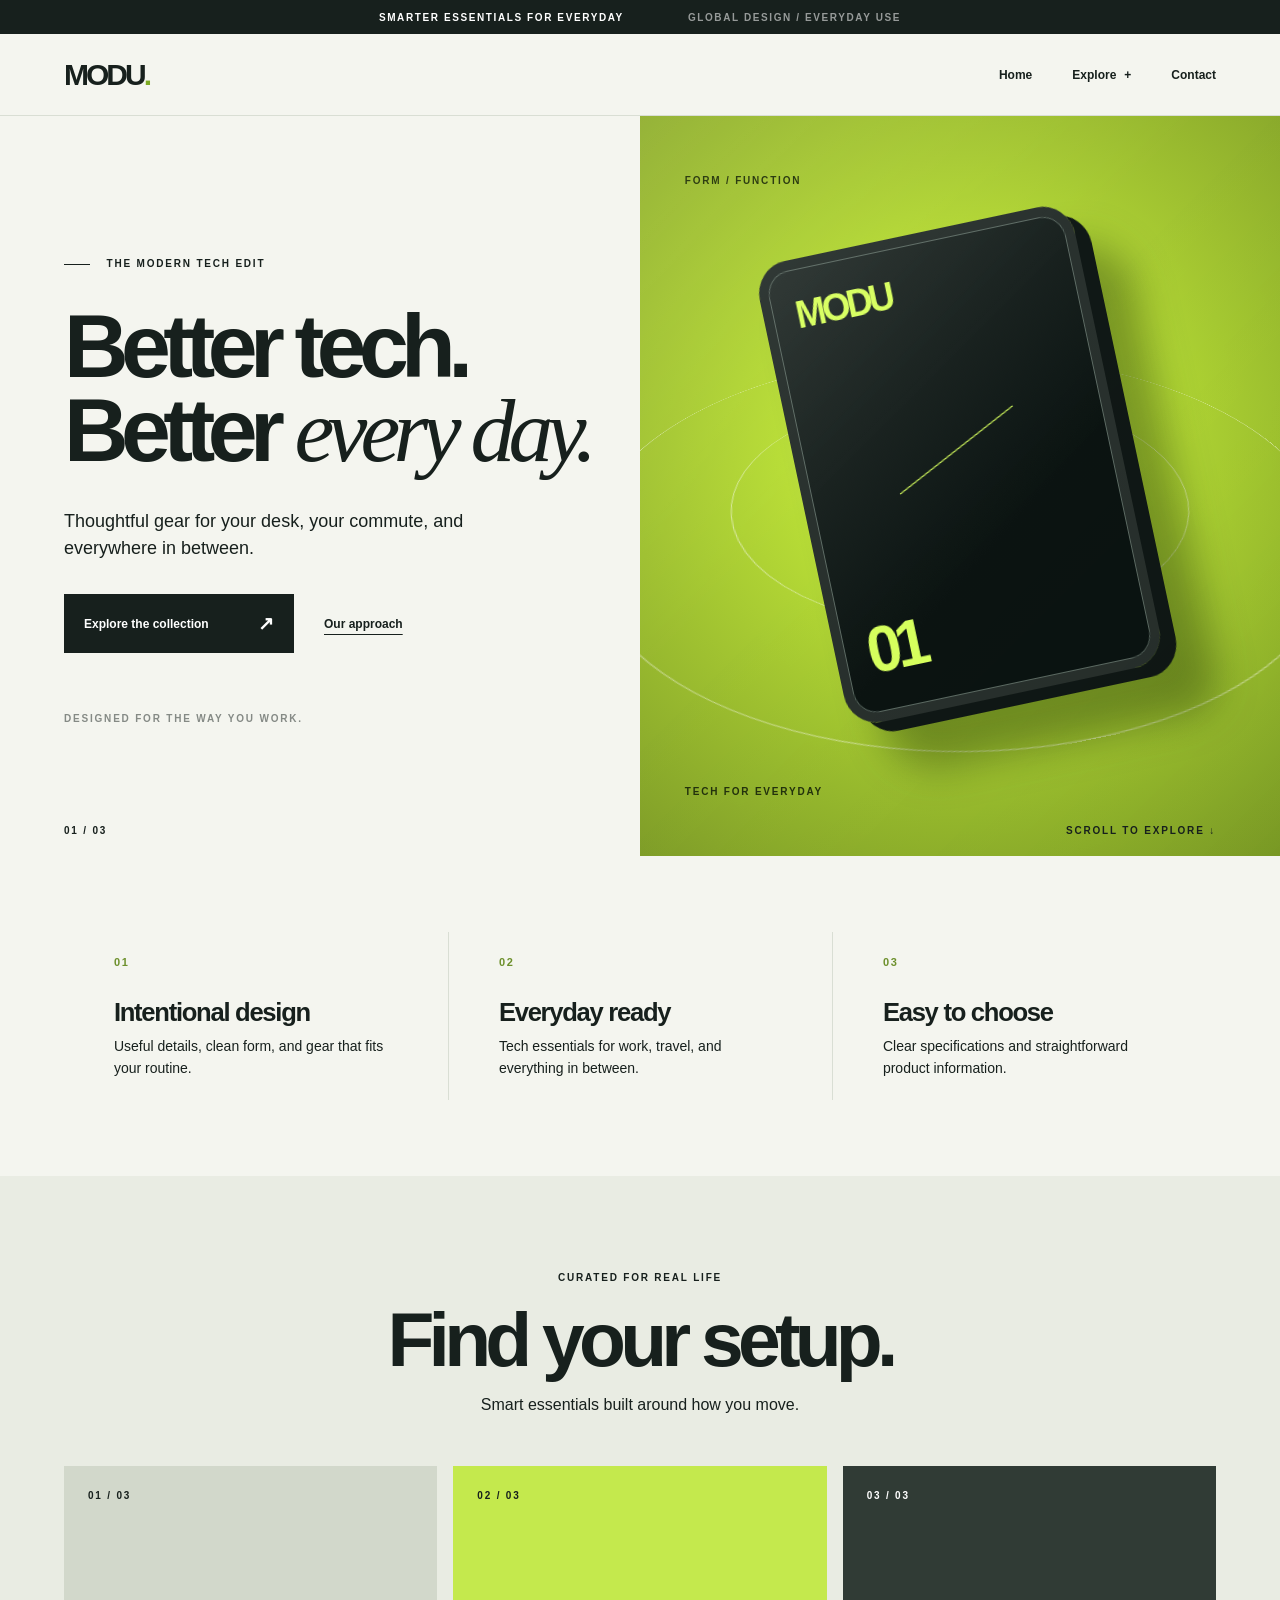
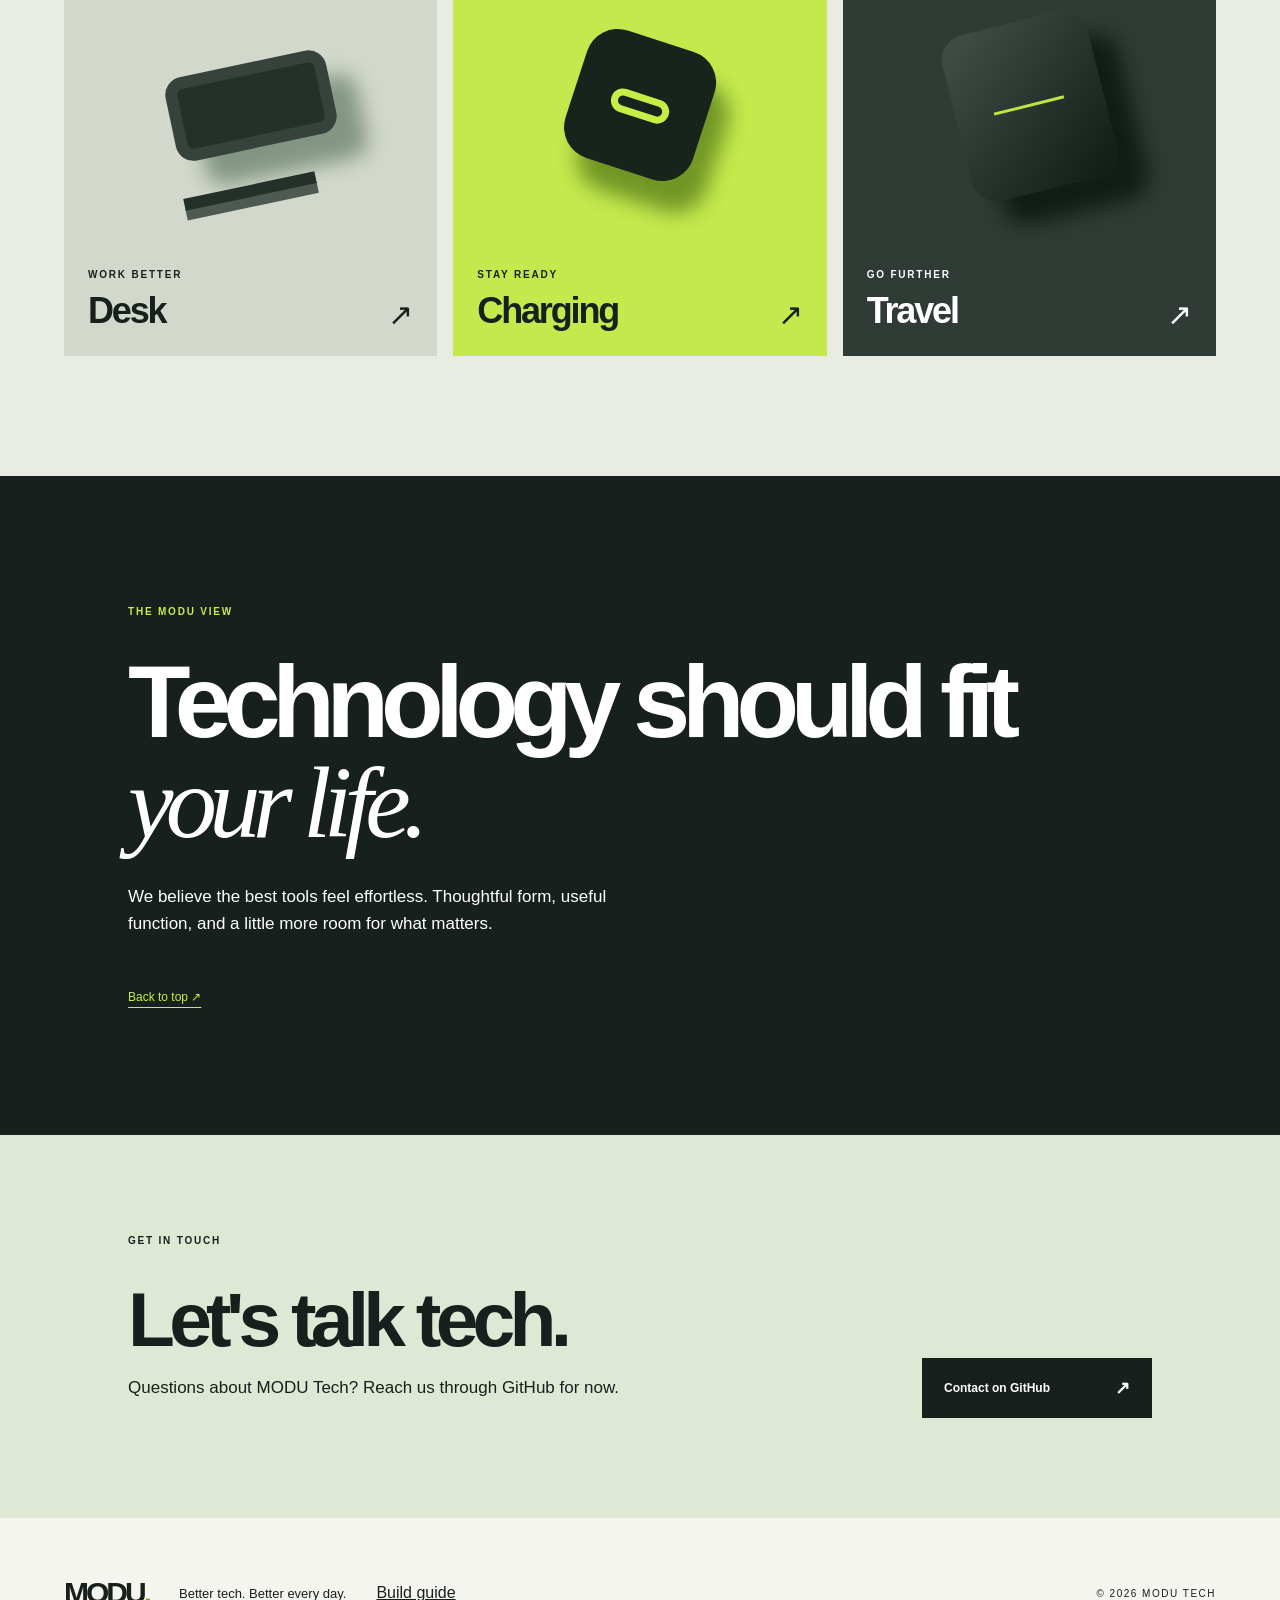
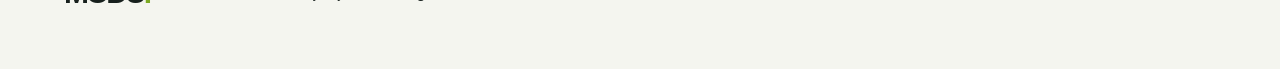
==== commit 6df87f50: "Apply smooth scroll and parallax motion system" ====
--- a/docs/index.html
+++ b/docs/index.html
@@ -6,8 +6,9 @@
   <meta name="theme-color" content="#f4f5ef">
   <meta name="description" content="MODU Tech. Thoughtful gear for your desk, your commute, and everywhere in between.">
   <title>MODU Tech | Better tech. Better every day.</title>
-  <link rel="stylesheet" href="style.css?v=3">
-  <script src="motion.js?v=3" defer></script>
+  <link rel="stylesheet" href="style.css?v=4">
+  <link rel="stylesheet" href="motion.css?v=5">
+  <script src="motion.js?v=5" defer></script>
 </head>
 <body>
   <a class="skip" href="#main">Skip to content</a>
@@ -21,7 +22,7 @@
     </nav>
     <button class="menu-toggle" type="button" aria-label="Open menu" aria-expanded="false" aria-controls="mobile-nav"><span></span><span></span></button>
   </header>
-  <nav class="mobile-nav" id="mobile-nav" aria-label="Mobile navigation" hidden>
+  <nav class="mobile-nav" id="mobile-nav" aria-label="Mobile navigation" data-native-scroll hidden>
     <a href="index.html" target="_blank" rel="noopener noreferrer">Home</a>
     <details class="mobile-explore"><summary>Explore</summary><div><a href="index.html#desk" target="_blank" rel="noopener noreferrer">Desk</a><a href="index.html#charging" target="_blank" rel="noopener noreferrer">Charging</a><a href="index.html#travel" target="_blank" rel="noopener noreferrer">Travel</a></div></details>
     <a href="index.html#contact" target="_blank" rel="noopener noreferrer">Contact</a>
@@ -29,7 +30,7 @@
   <main id="main">
     <section class="hero" id="top" aria-labelledby="hero-title">
       <div class="hero-copy reveal"><p class="eyebrow"><span class="eyebrow-line"></span> THE MODERN TECH EDIT</p><h1 id="hero-title">Better tech.<br>Better <em>every day.</em></h1><p class="hero-description">Thoughtful gear for your desk, your commute, and everywhere in between.</p><div class="hero-actions"><a class="button" href="index.html#collection" target="_blank" rel="noopener noreferrer">Explore the collection <span aria-hidden="true">↗</span></a><a class="text-link" href="index.html#approach" target="_blank" rel="noopener noreferrer">Our approach</a></div><p class="hero-footnote">DESIGNED FOR THE WAY YOU WORK.</p></div>
-      <div class="hero-visual" aria-hidden="true"><div class="orbit orbit-outer"></div><div class="orbit orbit-inner"></div><div class="device"><div class="device-screen"><span>MODU</span><i></i><b>01</b></div></div><span class="visual-label top">FORM / FUNCTION</span><span class="visual-label bottom">TECH FOR EVERYDAY</span></div>
+      <div class="hero-visual" aria-hidden="true"><div class="orbit orbit-outer"></div><div class="orbit orbit-inner"></div><div class="parallax-layer parallax" data-speed="0.18"><div class="device"><div class="device-screen"><span>MODU</span><i></i><b>01</b></div></div></div><span class="visual-label top">FORM / FUNCTION</span><span class="visual-label bottom">TECH FOR EVERYDAY</span></div>
       <div class="hero-index"><span>01 / 03</span><span>SCROLL TO EXPLORE ↓</span></div>
     </section>
     <section class="benefits" id="approach" aria-label="Our approach"><article class="reveal"><span>01</span><h2>Intentional design</h2><p>Useful details, clean form, and gear that fits your routine.</p></article><article class="reveal"><span>02</span><h2>Everyday ready</h2><p>Tech essentials for work, travel, and everything in between.</p></article><article class="reveal"><span>03</span><h2>Easy to choose</h2><p>Clear specifications and straightforward product information.</p></article></section>
--- a/docs/style.css
+++ b/docs/style.css
@@ -1,4 +1,4 @@
-:root{--ink:#17201d;--lime:#c6ee46;--paper:#f4f5ef;--line:#d9ded4}*{box-sizing:border-box}html{scroll-behavior:smooth;scroll-padding-top:82px}body{margin:0;background:var(--paper);color:var(--ink);font-family:Arial,Helvetica,sans-serif}a{color:inherit}button{font:inherit}.skip{position:absolute;top:-100px;left:16px;z-index:100;background:white;padding:12px}.skip:focus{top:12px}.announcement{height:34px;background:var(--ink);color:white;display:flex;align-items:center;justify-content:center;gap:5vw;font-size:10px;letter-spacing:.16em;font-weight:700}.announcement span{opacity:.55}.site-header{height:82px;display:flex;align-items:center;justify-content:space-between;padding:0 5%;position:sticky;top:0;background:rgba(244,245,239,.96);backdrop-filter:blur(18px);border-bottom:1px solid var(--line);z-index:20}.logo,.footer-logo{text-decoration:none;font-size:30px;font-weight:900;letter-spacing:-.1em}.logo span,.footer-logo span{color:#7caa23}.desktop-nav{display:flex;gap:40px}.desktop-nav a,.header-link{font-size:12px;font-weight:700;text-decoration:none}.desktop-nav a:hover,.header-link:hover{text-decoration:underline;text-underline-offset:6px}.header-link span{font-size:18px;margin-left:20px}.menu-toggle{display:none;border:0;background:none;width:36px;padding:8px;cursor:pointer}.menu-toggle span{display:block;height:2px;background:var(--ink);margin:6px 0}.mobile-nav{position:fixed;top:82px;left:0;right:0;background:var(--paper);padding:28px 5%;z-index:19;border-bottom:1px solid var(--line)}.mobile-nav:not([hidden]){display:flex;flex-direction:column;gap:20px}.mobile-nav a{text-decoration:none;font-size:22px;font-weight:700}.hero{min-height:740px;display:grid;grid-template-columns:1fr 1fr;position:relative;overflow:hidden}.hero-copy{padding:clamp(60px,8vw,140px) 5vw 92px 10%;display:flex;flex-direction:column;justify-content:center;z-index:2}.eyebrow,.visual-label,.hero-index,.hero-footnote,.category-number,.category-bottom small{font-size:10px;letter-spacing:.18em;font-weight:800}.eyebrow{margin:0 0 35px}.eyebrow-line{display:inline-block;width:26px;height:1px;background:currentColor;vertical-align:middle;margin-right:12px}.hero h1{font-size:clamp(56px,7vw,120px);line-height:.94;letter-spacing:-.085em;margin:0 0 35px;white-space:nowrap}.hero h1 em,.manifesto h2 em{font-family:Georgia,serif;font-weight:400;letter-spacing:-.075em}.hero-description{font-size:18px;line-height:1.5;max-width:430px;margin:0 0 32px}.hero-actions{display:flex;align-items:center;gap:30px;flex-wrap:wrap}.button{min-width:230px;display:inline-flex;justify-content:space-between;align-items:center;padding:18px 20px;background:var(--ink);color:white;text-decoration:none;font-size:12px;font-weight:700;transition:transform .35s cubic-bezier(.2,.8,.2,1),background .3s,color .3s}.button:hover{transform:translateY(-4px);background:var(--lime);color:var(--ink)}.button span{font-size:19px}.text-link{font-size:12px;font-weight:700;text-underline-offset:6px}.hero-footnote{margin:60px 0 0;opacity:.5}.hero-visual{background:radial-gradient(circle at 50% 44%,#d5fc61 0,#b7dc36 34%,#809e29 100%);position:relative;display:grid;place-items:center;overflow:hidden;perspective:900px}.orbit{position:absolute;border:1px solid rgba(255,255,255,.5);border-radius:50%;aspect-ratio:1;transform:rotateX(60deg) rotate(-15deg)}.orbit-outer{width:110%}.orbit-inner{width:70%}.device{width:min(53%,380px);aspect-ratio:.72;transform:rotate(-12deg) rotateY(-18deg);filter:drop-shadow(34px 44px 20px rgba(25,45,5,.38));animation:float 6s ease-in-out infinite}.device-screen{height:100%;border-radius:34px;border:10px solid #29312e;box-shadow:inset 0 0 0 1px #5e6c65,15px 12px 0 #101816;background:linear-gradient(145deg,#2b3330,#0b1412 65%);color:#d7ff5f;display:flex;flex-direction:column;justify-content:space-between;padding:24px}.device-screen span{font-size:clamp(28px,3vw,50px);font-weight:900;letter-spacing:-.1em}.device-screen b{font-size:65px;letter-spacing:-.1em}.device-screen i{display:block;width:55%;height:1px;background:currentColor;transform:rotate(-25deg);align-self:center}.visual-label{position:absolute;left:7%;color:#24330d}.visual-label.top{top:8%}.visual-label.bottom{bottom:8%}.hero-index{position:absolute;left:5%;right:5%;bottom:20px;display:flex;justify-content:space-between;z-index:3}.benefits{padding:76px 5%;display:grid;grid-template-columns:repeat(3,1fr)}.benefits article{border-left:1px solid var(--line);padding:20px 13%}.benefits article:first-child{border:0}.benefits article>span{font-size:11px;letter-spacing:.15em;color:#6d902c;font-weight:800}.benefits h2{font-size:clamp(20px,2vw,30px);letter-spacing:-.05em;margin:28px 0 8px}.benefits p{font-size:14px;line-height:1.6;max-width:280px;margin:0}.collection{padding:96px 5% 120px;background:#e9ece3}.section-heading{text-align:center;margin-bottom:52px}.section-heading .eyebrow{margin-bottom:18px}.section-heading h2{font-size:clamp(46px,6vw,88px);line-height:1;letter-spacing:-.075em;margin:0 0 18px}.section-heading>p:last-child{font-size:16px}.category-grid{display:grid;grid-template-columns:repeat(3,1fr);gap:16px}.category{min-height:490px;position:relative;overflow:hidden;text-decoration:none;display:flex;flex-direction:column;justify-content:space-between;padding:24px;transition:transform .4s cubic-bezier(.2,.8,.2,1)}.category:hover{transform:translateY(-8px)}.category-desk{background:#d2d8cb}.category-charge{background:#c4e94d}.category-travel{background:#303b35;color:white}.category-art{position:absolute;inset:18% 10% 20%;display:grid;place-items:center}.desk-art i{width:55%;height:28%;background:#25302a;border:12px solid #38423c;border-radius:18px;transform:rotate(-12deg);box-shadow:25px 30px 20px #839684}.desk-art b{position:absolute;width:45%;height:12px;background:#25302a;bottom:20%;transform:rotate(-12deg);box-shadow:0 10px 0 #4d5951}.charge-art i{width:45%;aspect-ratio:1;background:#18231b;border-radius:24%;transform:rotate(18deg);box-shadow:22px 26px 20px #719626}.charge-art b{position:absolute;width:20%;height:8%;border:7px solid #c6ee46;border-radius:12px;transform:rotate(18deg)}.travel-art i{width:50%;height:56%;border-radius:25px;background:linear-gradient(140deg,#454f49,#111b15);transform:rotate(-14deg);box-shadow:25px 30px 20px #121d17}.travel-art b{position:absolute;width:24%;height:3px;background:#bde643;transform:rotate(-14deg)}.category-number,.category-bottom{z-index:1}.category-bottom{display:flex;align-items:end;justify-content:space-between}.category-bottom span:first-child{display:flex;flex-direction:column;gap:10px}.category-bottom strong{font-size:36px;letter-spacing:-.06em}.arrow{font-size:30px}.manifesto{background:var(--ink);color:white;padding:130px 10%;min-height:550px}.manifesto .eyebrow{color:var(--lime)}.manifesto h2{font-size:clamp(50px,8vw,110px);line-height:.98;letter-spacing:-.08em;max-width:1100px;margin:0 0 30px}.manifesto>p:not(.eyebrow){font-size:17px;line-height:1.6;max-width:520px}.manifesto-link{display:inline-block;color:var(--lime);font-size:12px;margin-top:35px;text-underline-offset:6px}footer{padding:55px 5%;display:flex;align-items:center;gap:30px}footer p{font-size:13px}footer>span{font-size:10px;letter-spacing:.15em;margin-left:auto}.reveal{opacity:0;transform:translateY(28px);transition:opacity .8s ease,transform .8s cubic-bezier(.2,.8,.2,1)}.reveal.is-visible{opacity:1;transform:none}@keyframes float{50%{transform:translateY(-16px) rotate(-10deg) rotateY(-18deg)}}@media(max-width:900px){.hero{grid-template-columns:1fr}.hero-copy{padding:70px 6%}.hero h1{font-size:clamp(58px,11vw,95px)}.hero-visual{min-height:520px}.device{width:260px}.hero-index{display:none}.benefits{padding:40px 6%}.benefits article{padding:18px 6%}.category{min-height:400px}}@media(max-width:650px){.announcement span,.desktop-nav,.header-link{display:none}.site-header{height:68px}.menu-toggle{display:block}.mobile-nav{top:68px}.hero-copy{padding:66px 6% 54px}.hero h1{font-size:clamp(52px,12vw,80px);white-space:normal}.hero-description{font-size:16px}.hero-visual{min-height:430px}.device{width:210px}.benefits,.category-grid{grid-template-columns:1fr}.benefits article,.benefits article:first-child{border:0;border-top:1px solid var(--line);padding:25px 0}.collection{padding:70px 6%}.category{min-height:390px}.manifesto{padding:90px 6%;min-height:0}footer{flex-wrap:wrap}footer>span{margin-left:0;width:100%}}@media(prefers-reduced-motion:reduce){.device{animation:none}.reveal{opacity:1;transform:none;transition:none}.button,.category{transition:none}}
+:root{--ink:#17201d;--lime:#c6ee46;--paper:#f4f5ef;--line:#d9ded4}*{box-sizing:border-box}html{scroll-behavior:auto;scroll-padding-top:82px}body{margin:0;background:var(--paper);color:var(--ink);font-family:Arial,Helvetica,sans-serif}a{color:inherit}button{font:inherit}.skip{position:absolute;top:-100px;left:16px;z-index:100;background:white;padding:12px}.skip:focus{top:12px}.announcement{height:34px;background:var(--ink);color:white;display:flex;align-items:center;justify-content:center;gap:5vw;font-size:10px;letter-spacing:.16em;font-weight:700}.announcement span{opacity:.55}.site-header{height:82px;display:flex;align-items:center;justify-content:space-between;padding:0 5%;position:sticky;top:0;background:rgba(244,245,239,.96);backdrop-filter:blur(18px);border-bottom:1px solid var(--line);z-index:20}.logo,.footer-logo{text-decoration:none;font-size:30px;font-weight:900;letter-spacing:-.1em}.logo span,.footer-logo span{color:#7caa23}.desktop-nav{display:flex;gap:40px}.desktop-nav a,.header-link{font-size:12px;font-weight:700;text-decoration:none}.desktop-nav a:hover,.header-link:hover{text-decoration:underline;text-underline-offset:6px}.header-link span{font-size:18px;margin-left:20px}.menu-toggle{display:none;border:0;background:none;width:36px;padding:8px;cursor:pointer}.menu-toggle span{display:block;height:2px;background:var(--ink);margin:6px 0}.mobile-nav{position:fixed;top:82px;left:0;right:0;background:var(--paper);padding:28px 5%;z-index:19;border-bottom:1px solid var(--line)}.mobile-nav:not([hidden]){display:flex;flex-direction:column;gap:20px}.mobile-nav a{text-decoration:none;font-size:22px;font-weight:700}.hero{min-height:740px;display:grid;grid-template-columns:1fr 1fr;position:relative;overflow:hidden}.hero-copy{padding:clamp(60px,8vw,140px) 5vw 92px 10%;display:flex;flex-direction:column;justify-content:center;z-index:2}.eyebrow,.visual-label,.hero-index,.hero-footnote,.category-number,.category-bottom small{font-size:10px;letter-spacing:.18em;font-weight:800}.eyebrow{margin:0 0 35px}.eyebrow-line{display:inline-block;width:26px;height:1px;background:currentColor;vertical-align:middle;margin-right:12px}.hero h1{font-size:clamp(56px,7vw,120px);line-height:.94;letter-spacing:-.085em;margin:0 0 35px;white-space:nowrap}.hero h1 em,.manifesto h2 em{font-family:Georgia,serif;font-weight:400;letter-spacing:-.075em}.hero-description{font-size:18px;line-height:1.5;max-width:430px;margin:0 0 32px}.hero-actions{display:flex;align-items:center;gap:30px;flex-wrap:wrap}.button{min-width:230px;display:inline-flex;justify-content:space-between;align-items:center;padding:18px 20px;background:var(--ink);color:white;text-decoration:none;font-size:12px;font-weight:700;transition:transform .35s cubic-bezier(.2,.8,.2,1),background .3s,color .3s}.button:hover{transform:translateY(-4px);background:var(--lime);color:var(--ink)}.button span{font-size:19px}.text-link{font-size:12px;font-weight:700;text-underline-offset:6px}.hero-footnote{margin:60px 0 0;opacity:.5}.hero-visual{background:radial-gradient(circle at 50% 44%,#d5fc61 0,#b7dc36 34%,#809e29 100%);position:relative;display:grid;place-items:center;overflow:hidden;perspective:900px}.orbit{position:absolute;border:1px solid rgba(255,255,255,.5);border-radius:50%;aspect-ratio:1;transform:rotateX(60deg) rotate(-15deg)}.orbit-outer{width:110%}.orbit-inner{width:70%}.device{width:min(53%,380px);aspect-ratio:.72;transform:rotate(-12deg) rotateY(-18deg);filter:drop-shadow(34px 44px 20px rgba(25,45,5,.38));animation:float 6s ease-in-out infinite}.device-screen{height:100%;border-radius:34px;border:10px solid #29312e;box-shadow:inset 0 0 0 1px #5e6c65,15px 12px 0 #101816;background:linear-gradient(145deg,#2b3330,#0b1412 65%);color:#d7ff5f;display:flex;flex-direction:column;justify-content:space-between;padding:24px}.device-screen span{font-size:clamp(28px,3vw,50px);font-weight:900;letter-spacing:-.1em}.device-screen b{font-size:65px;letter-spacing:-.1em}.device-screen i{display:block;width:55%;height:1px;background:currentColor;transform:rotate(-25deg);align-self:center}.visual-label{position:absolute;left:7%;color:#24330d}.visual-label.top{top:8%}.visual-label.bottom{bottom:8%}.hero-index{position:absolute;left:5%;right:5%;bottom:20px;display:flex;justify-content:space-between;z-index:3}.benefits{padding:76px 5%;display:grid;grid-template-columns:repeat(3,1fr)}.benefits article{border-left:1px solid var(--line);padding:20px 13%}.benefits article:first-child{border:0}.benefits article>span{font-size:11px;letter-spacing:.15em;color:#6d902c;font-weight:800}.benefits h2{font-size:clamp(20px,2vw,30px);letter-spacing:-.05em;margin:28px 0 8px}.benefits p{font-size:14px;line-height:1.6;max-width:280px;margin:0}.collection{padding:96px 5% 120px;background:#e9ece3}.section-heading{text-align:center;margin-bottom:52px}.section-heading .eyebrow{margin-bottom:18px}.section-heading h2{font-size:clamp(46px,6vw,88px);line-height:1;letter-spacing:-.075em;margin:0 0 18px}.section-heading>p:last-child{font-size:16px}.category-grid{display:grid;grid-template-columns:repeat(3,1fr);gap:16px}.category{min-height:490px;position:relative;overflow:hidden;text-decoration:none;display:flex;flex-direction:column;justify-content:space-between;padding:24px;transition:transform .4s cubic-bezier(.2,.8,.2,1)}.category:hover{transform:translateY(-8px)}.category-desk{background:#d2d8cb}.category-charge{background:#c4e94d}.category-travel{background:#303b35;color:white}.category-art{position:absolute;inset:18% 10% 20%;display:grid;place-items:center}.desk-art i{width:55%;height:28%;background:#25302a;border:12px solid #38423c;border-radius:18px;transform:rotate(-12deg);box-shadow:25px 30px 20px #839684}.desk-art b{position:absolute;width:45%;height:12px;background:#25302a;bottom:20%;transform:rotate(-12deg);box-shadow:0 10px 0 #4d5951}.charge-art i{width:45%;aspect-ratio:1;background:#18231b;border-radius:24%;transform:rotate(18deg);box-shadow:22px 26px 20px #719626}.charge-art b{position:absolute;width:20%;height:8%;border:7px solid #c6ee46;border-radius:12px;transform:rotate(18deg)}.travel-art i{width:50%;height:56%;border-radius:25px;background:linear-gradient(140deg,#454f49,#111b15);transform:rotate(-14deg);box-shadow:25px 30px 20px #121d17}.travel-art b{position:absolute;width:24%;height:3px;background:#bde643;transform:rotate(-14deg)}.category-number,.category-bottom{z-index:1}.category-bottom{display:flex;align-items:end;justify-content:space-between}.category-bottom span:first-child{display:flex;flex-direction:column;gap:10px}.category-bottom strong{font-size:36px;letter-spacing:-.06em}.arrow{font-size:30px}.manifesto{background:var(--ink);color:white;padding:130px 10%;min-height:550px}.manifesto .eyebrow{color:var(--lime)}.manifesto h2{font-size:clamp(50px,8vw,110px);line-height:.98;letter-spacing:-.08em;max-width:1100px;margin:0 0 30px}.manifesto>p:not(.eyebrow){font-size:17px;line-height:1.6;max-width:520px}.manifesto-link{display:inline-block;color:var(--lime);font-size:12px;margin-top:35px;text-underline-offset:6px}footer{padding:55px 5%;display:flex;align-items:center;gap:30px}footer p{font-size:13px}footer>span{font-size:10px;letter-spacing:.15em;margin-left:auto}.reveal{opacity:0;transform:translateY(28px);transition:opacity .8s ease,transform .8s cubic-bezier(.2,.8,.2,1)}.reveal.is-visible{opacity:1;transform:none}@keyframes float{50%{transform:translateY(-16px) rotate(-10deg) rotateY(-18deg)}}@media(max-width:900px){.hero{grid-template-columns:1fr}.hero-copy{padding:70px 6%}.hero h1{font-size:clamp(58px,11vw,95px)}.hero-visual{min-height:520px}.device{width:260px}.hero-index{display:none}.benefits{padding:40px 6%}.benefits article{padding:18px 6%}.category{min-height:400px}}@media(max-width:650px){.announcement span,.desktop-nav,.header-link{display:none}.site-header{height:68px}.menu-toggle{display:block}.mobile-nav{top:68px}.hero-copy{padding:66px 6% 54px}.hero h1{font-size:clamp(52px,12vw,80px);white-space:normal}.hero-description{font-size:16px}.hero-visual{min-height:430px}.device{width:210px}.benefits,.category-grid{grid-template-columns:1fr}.benefits article,.benefits article:first-child{border:0;border-top:1px solid var(--line);padding:25px 0}.collection{padding:70px 6%}.category{min-height:390px}.manifesto{padding:90px 6%;min-height:0}footer{flex-wrap:wrap}footer>span{margin-left:0;width:100%}}@media(prefers-reduced-motion:reduce){.device{animation:none}.reveal{opacity:1;transform:none;transition:none}.button,.category{transition:none}}
 /* Navigation and contact */
 .desktop-nav{align-items:center;margin-left:auto}
 .desktop-nav .nav-dropdown{position:relative}
@@ -41,15 +41,10 @@
 .contact__button:hover{transform:translateY(-4px)}
 @keyframes fade-up{from{opacity:0;transform:translateY(24px)}to{opacity:1;transform:translateY(0)}}
 @keyframes orbit-turn{from{rotate:0deg}to{rotate:360deg}}
-@supports (animation-timeline: view()){
-  .hero-visual .visual-label.top{animation:label-parallax 1s linear both;animation-timeline:view(block);animation-range:entry 0% exit 100%}
-  .hero-visual .visual-label.bottom{animation:label-parallax-reverse 1s linear both;animation-timeline:view(block);animation-range:entry 0% exit 100%}
-}
-@keyframes label-parallax{from{translate:0 -18px}to{translate:0 30px}}
-@keyframes label-parallax-reverse{from{translate:0 25px}to{translate:0 -22px}}
-@keyframes device-parallax{from{translate:0 -20px}to{translate:0 24px}}
 @media(prefers-reduced-motion:reduce){
   .hero-copy .eyebrow,.hero-copy h1,.hero-description,.hero-actions,.hero-visual .orbit,.hero-visual .visual-label,.hero-visual .device{animation:none!important}
   .category-art,.category .arrow,.contact__button{transition:none!important}
   .category:hover .category-art,.category:hover .arrow,.contact__button:hover{transform:none}
 }
+
+@media(prefers-reduced-motion:reduce){html{scroll-behavior:auto!important}}
--- a/docs/motion.css
+++ b/docs/motion.css
@@ -0,0 +1,17 @@
+html { scroll-behavior: auto; }
+
+.parallax { will-change: transform; }
+.parallax-layer { position: absolute; inset: 0; display: grid; place-items: center; pointer-events: none; }
+
+.reveal {
+  opacity: 0;
+  transform: translateY(28px);
+  transition: opacity 850ms ease, transform 850ms ease;
+}
+
+.reveal.is-visible { opacity: 1; transform: translateY(0); }
+
+@media (prefers-reduced-motion: reduce) {
+  .parallax { transform: none !important; will-change: auto; }
+  .reveal { opacity: 1; transform: none; transition: none; }
+}
